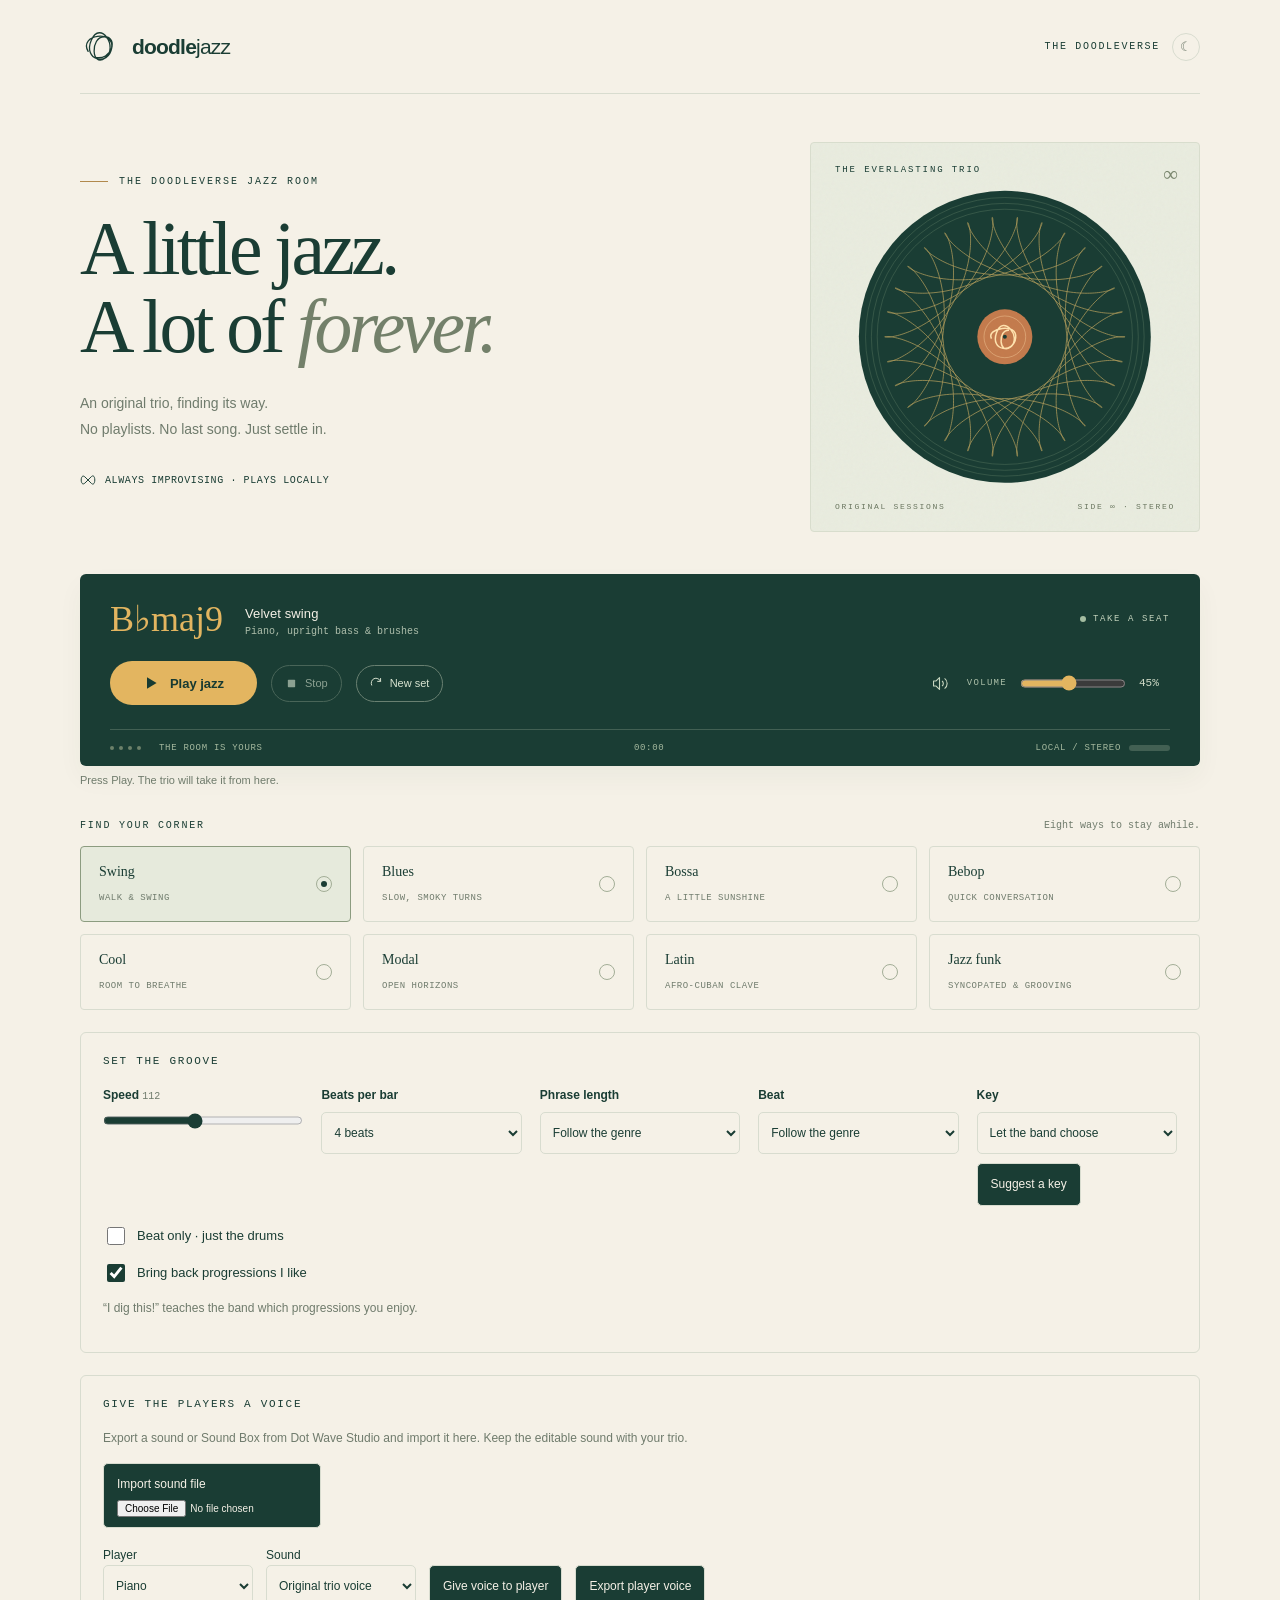
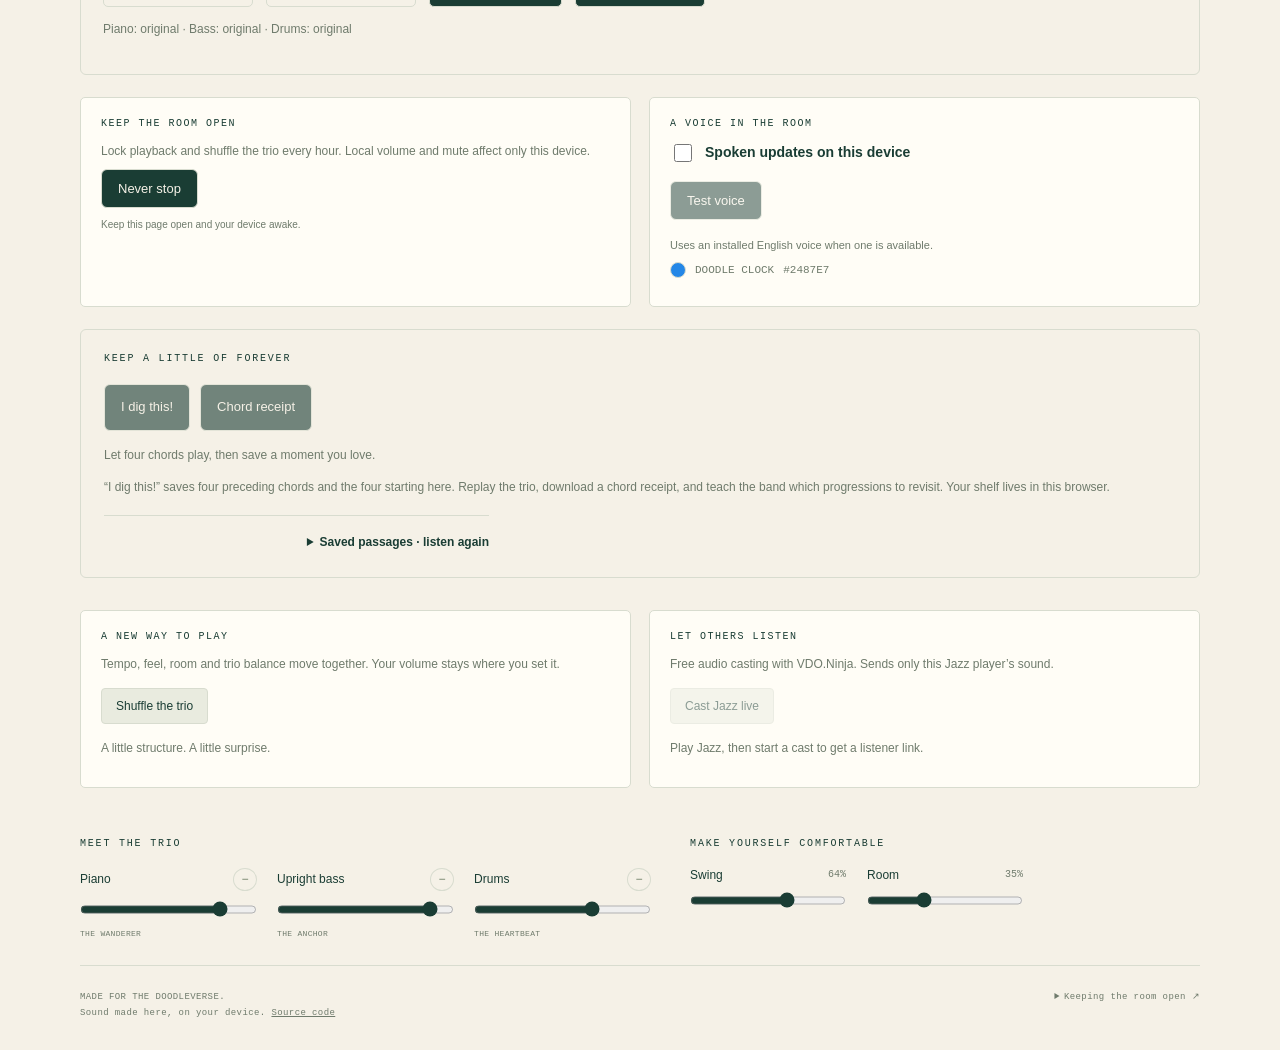
==== index.html @ 1cdd943a "Publish the standalone Doodle Jazz room" ====
<!doctype html>
<html lang="en">
<head>
<meta charset="utf-8">
<meta name="viewport" content="width=device-width, initial-scale=1">
<meta name="color-scheme" content="light dark">
<meta name="description" content="An endless, original jazz trio for the Doodleverse. Original music played locally. Settle in, stay awhile.">
<title>Doodle Jazz · The Doodleverse jazz room</title>
<link rel="canonical" href="https://moswald14.github.io/doodle-jazz/">
<meta name="referrer" content="no-referrer">
<link rel="icon" href="data:image/svg+xml,%3Csvg xmlns='http://www.w3.org/2000/svg' viewBox='0 0 64 64'%3E%3Crect width='64' height='64' rx='16' fill='%231a3d34'/%3E%3Cpath d='M16 41C2 15 52 6 49 30S8 55 19 25 59 31 40 47 20 20 40 19' fill='none' stroke='%23e4b75f' stroke-width='3'/%3E%3C/svg%3E">
<link rel="stylesheet" href="./jazz.css">
<link rel="stylesheet" href="./jazz-radio.css">
</head>
<body>
<header class="masthead">
  <div class="brand"><svg viewBox="0 0 48 48" fill="none" aria-hidden="true"><path d="M10 30C-2 9 43 3 39 26S3 41 14 16 48 25 31 38 12 12 30 12 39 43 18 37" stroke="currentColor" stroke-width="1.6" stroke-linecap="round"/></svg><div class="wordmark">doodle<span>jazz</span></div></div>
  <div class="edition"><span>THE DOODLEVERSE</span><button type="button" class="dark-toggle" id="night" aria-label="Dim the room" aria-pressed="false" title="Dim the room">☾</button></div>
</header>
<main>
  <section class="hero" aria-labelledby="headline">
    <div><p class="eyebrow">THE DOODLEVERSE JAZZ ROOM</p><h1 id="headline">A little jazz.<br>A lot of <em>forever.</em></h1><p class="intro">An original trio, finding its way.<br>No playlists. No last song. Just settle in.</p><p class="hero-note"><svg viewBox="0 0 20 20" fill="none" aria-hidden="true"><path d="M6 6C0 1 0 19 6 14L14 6C20 0 20 20 14 14Z" stroke="currentColor" stroke-width="1.2"/></svg>ALWAYS IMPROVISING · PLAYS LOCALLY</p></div>
    <div class="sleeve" aria-hidden="true"><span class="sleeve-label">THE EVERLASTING TRIO</span><span class="sleeve-number">∞</span><svg class="record" viewBox="0 0 400 400"><circle class="record-disc" cx="200" cy="200" r="175" fill="#1a3d34"/><circle cx="200" cy="200" r="167" fill="none" stroke="#51705a" stroke-width=".5"/><circle cx="200" cy="200" r="160" fill="none" stroke="#51705a" stroke-width=".5"/><circle cx="200" cy="200" r="153" fill="none" stroke="#51705a" stroke-width=".5"/><path id="spirograph" fill="none" stroke="#d9b666" stroke-width=".75" opacity=".8"/><circle cx="200" cy="200" r="33" fill="#c47b4d"/><circle cx="200" cy="200" r="25" fill="none" stroke="#f0c795" stroke-width=".5"/><path d="M184 202C177 190 215 182 213 201S182 218 190 195 221 201 207 212 191 191 205 192" fill="none" stroke="#ffe3af" stroke-width="1.5"/><circle cx="200" cy="200" r="2.4" fill="#1a3d34"/></svg><div class="sleeve-foot"><span>ORIGINAL SESSIONS</span><span>SIDE ∞ · STEREO</span></div></div>
  </section>
  <section class="player" id="player" aria-label="Jazz player">
    <div class="now-row"><div class="now-meta"><span id="chord" class="chord" aria-label="Current chord">B♭maj9</span><div><p class="track-name" id="track-name">Velvet swing</p><div class="track-info" id="track-info">Piano, upright bass &amp; brushes</div></div></div><div class="live"><span class="small-dot"></span><span id="live-label">TAKE A SEAT</span></div></div>
    <div class="transport"><div class="transport-left"><button type="button" class="play" id="play"><svg id="play-icon" viewBox="0 0 20 20" fill="currentColor" aria-hidden="true"><path d="M5 2.7L17 10 5 17.3Z"/></svg><span id="play-text">Play jazz</span></button><button type="button" class="quiet-button" id="stop" aria-label="Stop jazz"><svg viewBox="0 0 16 16" fill="currentColor" aria-hidden="true"><rect x="3.5" y="3.5" width="9" height="9" rx=".8"/></svg>Stop</button><button type="button" class="quiet-button" id="new-set" title="Start a fresh improvisation on the next bar"><svg viewBox="0 0 16 16" fill="none" aria-hidden="true"><path d="M12.9 5A5.4 5.4 0 102 10M13 1.8v3.6H9.4" stroke="currentColor" stroke-width="1.2" stroke-linecap="round" stroke-linejoin="round"/></svg>New set</button></div><div class="volume"><button type="button" class="icon-button" id="mute" aria-label="Mute jazz" aria-pressed="false"><svg viewBox="0 0 20 20" fill="none" aria-hidden="true"><path d="M3 7h3l4-4v14l-4-4H3ZM13 7c2 1.5 2 4.5 0 6m3-9c4 3 4 9 0 12" stroke="currentColor" stroke-width="1.3" stroke-linejoin="round"/></svg></button><label for="volume">VOLUME</label><input id="volume" type="range" min="0" max="100" value="45"><output id="volume-value" for="volume">45%</output></div></div>
    <div class="session"><div class="session-left"><span class="beat-dots" aria-hidden="true"><i></i><i></i><i></i><i></i></span><span id="position">THE ROOM IS YOURS</span></div><time id="elapsed" aria-label="Playback time">00:00</time><div class="signal-wrap"><span>LOCAL / STEREO</span><meter id="signal" min="0" max="1" value="0" aria-label="Audio output level"></meter></div></div>
  </section>
  <p class="notice" id="status" role="status" aria-live="polite">Press Play. The trio will take it from here.</p>
  <section aria-labelledby="style-label"><div class="section-heading"><h2 id="style-label">FIND YOUR CORNER</h2><span>Eight ways to stay awhile.</span></div><div class="styles" role="group" aria-label="Jazz genres">
    <button type="button" class="style" data-style="swing" aria-pressed="true"><span><strong>Swing</strong><small>WALK &amp; SWING</small></span><span class="style-indicator" aria-hidden="true"></span></button>
    <button type="button" class="style" data-style="blues" aria-pressed="false"><span><strong>Blues</strong><small>SLOW, SMOKY TURNS</small></span><span class="style-indicator" aria-hidden="true"></span></button>
    <button type="button" class="style" data-style="bossa" aria-pressed="false"><span><strong>Bossa</strong><small>A LITTLE SUNSHINE</small></span><span class="style-indicator" aria-hidden="true"></span></button>
    <button type="button" class="style" data-style="bebop" aria-pressed="false"><span><strong>Bebop</strong><small>QUICK CONVERSATION</small></span><span class="style-indicator" aria-hidden="true"></span></button>
    <button type="button" class="style" data-style="cool" aria-pressed="false"><span><strong>Cool</strong><small>ROOM TO BREATHE</small></span><span class="style-indicator" aria-hidden="true"></span></button>
    <button type="button" class="style" data-style="modal" aria-pressed="false"><span><strong>Modal</strong><small>OPEN HORIZONS</small></span><span class="style-indicator" aria-hidden="true"></span></button>
    <button type="button" class="style" data-style="latin" aria-pressed="false"><span><strong>Latin</strong><small>AFRO-CUBAN CLAVE</small></span><span class="style-indicator" aria-hidden="true"></span></button>
    <button type="button" class="style" data-style="funk" aria-pressed="false"><span><strong>Jazz funk</strong><small>SYNCOPATED &amp; GROOVING</small></span><span class="style-indicator" aria-hidden="true"></span></button>
  </div></section>
  <section id="radio-tools" class="jazz-tools" aria-label="Continuous playback and voice" hidden>
    <div class="jazz-tool"><h2>KEEP THE ROOM OPEN</h2><p>Lock playback and shuffle the trio every hour. Local volume and mute affect only this device.</p><button type="button" id="never-stop" aria-pressed="false">Never stop</button><p id="never-stop-status" role="status"></p><p class="radio-small">Keep this page open and your device awake.</p></div>
    <div class="jazz-tool"><h2>A VOICE IN THE ROOM</h2><label class="voice-switch"><input type="checkbox" id="voice-updates"> Spoken updates on this device</label><p id="voice-status" role="status"></p><p class="clock-color-row"><span id="clock-swatch" aria-hidden="true"></span>DOODLE CLOCK <span id="clock-color"></span></p></div>
  </section>
  <section id="chord-library" class="chord-library" aria-labelledby="chord-library-title" hidden>
    <div class="section-heading"><h2 id="chord-library-title">KEEP A LITTLE OF FOREVER</h2></div>
    <p id="chord-trail" class="chord-trail"></p><div class="jazz-tool-actions"><button type="button" id="dig-this" disabled>I dig this!</button><button type="button" id="chord-receipt" disabled>Chord receipt</button></div><p id="dig-status" role="status" aria-live="polite">Let four chords play, then save a moment you love.</p><p>“I dig this!” saves four preceding chords and the four starting here. Replay the trio, download a chord receipt, and teach the band which progressions to revisit. Your shelf lives in this browser.</p>
    <details><summary>Saved passages · listen again</summary><p id="library-status" role="status"></p><div id="saved-chords"></div></details>
  </section>
  <section class="jazz-tools" aria-label="Shuffle and live casting">
    <div class="jazz-tool"><h2>A NEW WAY TO PLAY</h2><p>Tempo, feel, room and trio balance move together. Your volume stays where you set it.</p><div class="jazz-tool-actions"><button type="button" id="shuffle-settings">Shuffle the trio</button><button type="button" id="undo-shuffle" hidden>Undo shuffle</button></div><p id="shuffle-info" role="status" aria-live="polite">A little structure. A little surprise.</p></div>
    <div class="jazz-tool"><h2>LET OTHERS LISTEN</h2><p>Free audio casting with VDO.Ninja. Sends only this Jazz player’s sound.</p><div class="jazz-tool-actions"><button type="button" id="cast-jazz" disabled>Cast Jazz live</button><button type="button" id="stop-cast" hidden>Stop casting</button></div><p id="cast-status" role="status" aria-live="polite">Play Jazz, then start a cast to get a listener link.</p><p id="cast-meter" class="cast-meter"></p>
    <div id="cast-link-row" hidden><label for="cast-link">Listener link</label><input type="url" id="cast-link" readonly spellcheck="false"><div class="jazz-tool-actions"><button type="button" id="cast-copy">Copy listener link</button><a id="cast-listen" href="#" target="_blank" rel="noopener noreferrer">Open listener page ↗</a></div><p>Anyone with this link can listen. Keep Jazz open and this device awake. Pause silences the cast and Stop ends it.</p></div></div>
  </section>
  <section class="settings" aria-label="Sound settings"><div><h2>MEET THE TRIO</h2><div class="mix"><div><div class="mix-head"><label for="piano">Piano</label><button type="button" data-mute="piano" aria-label="Mute piano" aria-pressed="false" title="Mute piano">−</button></div><input type="range" id="piano" min="0" max="100" value="82"><span class="mix-caption">THE WANDERER</span></div><div><div class="mix-head"><label for="bass">Upright bass</label><button type="button" data-mute="bass" aria-label="Mute bass" aria-pressed="false" title="Mute bass">−</button></div><input type="range" id="bass" min="0" max="100" value="90"><span class="mix-caption">THE ANCHOR</span></div><div><div class="mix-head"><label for="drums">Drums</label><button type="button" data-mute="drums" aria-label="Mute drums" aria-pressed="false" title="Mute drums">−</button></div><input type="range" id="drums" min="0" max="100" value="68"><span class="mix-caption">THE HEARTBEAT</span></div></div></div><div><h2>MAKE YOURSELF COMFORTABLE</h2><div class="feel-grid"><div class="feel"><label for="tempo">Tempo <output id="tempo-value" for="tempo">112</output></label><input id="tempo" type="range" min="55" max="180" value="112" aria-label="Tempo in beats per minute"></div><div class="feel"><label for="swing">Swing <output id="swing-value" for="swing">64%</output></label><input id="swing" type="range" min="50" max="72" value="64"></div><div class="feel"><label for="room">Room <output id="room-value" for="room">35%</output></label><input id="room" type="range" min="0" max="100" value="35"></div></div></div></section>
</main>
<footer><p>MADE FOR THE DOODLEVERSE.<br>Sound made here, on your device. <a href="https://github.com/moswald14/doodle-jazz">Source code</a></p><details><summary>Keeping the room open ↗</summary><p>Press Play once, then switch windows or minimize the browser. Keep this page open and your computer awake. Closing it or putting the computer to sleep stops the music. If the browser interrupts playback, press Resume jazz.</p><p>The trio writes and plays new phrases as it goes. Piano, plucked bass and percussion are synthesized locally. The instruments run in your browser without a music stream. Your sound settings stay in this browser.</p><p>Keyboard: Space to play or pause. M to mute. N for a new set. Use Chrome or Edge on a computer for background listening.</p></details></footer>
<script type="module" src="./jazz-player.mjs"></script>
</body>
</html>
---- jazz.css ----
:root{--paper:#f5f1e7;--ink:#1a3d34;--muted:#6f7b6c;--line:#d8dccf;--gold:#e3b560;--soft:#e9ebdf;--white:#fffdf6;--mono:Consolas,'Courier New',monospace;font-family:'Segoe UI',Arial,sans-serif;color:var(--ink);background:var(--paper);font-synthesis:none}
*{box-sizing:border-box}body{margin:0}button,input{font:inherit}button{cursor:pointer;color:inherit}button:disabled{cursor:wait;opacity:.6}button,input{touch-action:manipulation}button:focus-visible,input:focus-visible,summary:focus-visible,a:focus-visible{outline:3px solid #b16b2e;outline-offset:5px}button{ -webkit-tap-highlight-color:transparent}a{color:inherit}main,.masthead,footer{width:min(1120px,calc(100% - 88px));margin:auto}.masthead{height:94px;border-bottom:1px solid var(--line);display:flex;justify-content:space-between;align-items:center}.brand{display:flex;align-items:center;gap:13px}.brand svg{width:39px;height:39px}.wordmark{font-size:21px;font-weight:650;letter-spacing:-.8px}.wordmark span{font-weight:350}.edition{font:10px var(--mono);letter-spacing:1.7px;display:flex;align-items:center;gap:12px}.small-dot{height:6px;width:6px;background:var(--ink);border-radius:50%;display:inline-block}.hero{display:grid;grid-template-columns:1.2fr 1fr;gap:28px;align-items:center;padding:48px 0 42px}.eyebrow,.section-label{font:10px var(--mono);letter-spacing:2px;font-weight:500}.eyebrow{display:flex;align-items:center;gap:11px;margin:0 0 23px}.eyebrow::before{content:'';height:1px;width:28px;background:#b1894d}h1{font-family:Georgia,'Times New Roman',serif;font-size:clamp(48px,5.9vw,77px);font-weight:400;letter-spacing:-3.6px;line-height:1.04;margin:0 0 24px}h1 em{font-weight:400;color:#73806a}.intro{font-size:14px;line-height:1.85;color:var(--muted);max-width:350px;margin:0}.hero-note{display:flex;align-items:center;gap:9px;font:10px var(--mono);letter-spacing:.6px;margin-top:30px}.hero-note svg{width:16px;height:16px}.sleeve{position:relative;width:min(100%,390px);aspect-ratio:1;justify-self:end;background:#e9ecdf;border:1px solid #d8ddcd;border-radius:4px;overflow:hidden;display:grid;place-items:center}.sleeve-label{position:absolute;top:22px;left:24px;font:9px var(--mono);letter-spacing:1.9px;z-index:1}.sleeve-number{position:absolute;right:21px;top:19px;font:21px Georgia,serif;color:#7a876e}.record{width:86%;height:86%;transform-origin:center;animation:turn 85s linear infinite;animation-play-state:paused}.playing .record{animation-play-state:running}.record circle,.record path{vector-effect:non-scaling-stroke}.sleeve-foot{position:absolute;bottom:20px;left:24px;right:24px;display:flex;justify-content:space-between;font:8px var(--mono);letter-spacing:1.7px;color:#6a765f}.sleeve::after{content:'';position:absolute;inset:0;background-image:url("data:image/svg+xml,%3Csvg viewBox='0 0 180 180' xmlns='http://www.w3.org/2000/svg'%3E%3Cfilter id='n'%3E%3CfeTurbulence type='fractalNoise' baseFrequency='.7' numOctaves='3' stitchTiles='stitch'/%3E%3C/filter%3E%3Crect width='100%25' height='100%25' opacity='.2' filter='url(%23n)'/%3E%3C/svg%3E");opacity:.15;pointer-events:none;mix-blend-mode:multiply}
.player{color:var(--paper);background:var(--ink);border-radius:6px;padding:27px 30px 0;box-shadow:0 12px 26px #1a3d340b}.now-row{display:flex;align-items:center;justify-content:space-between;gap:20px}.now-meta{display:flex;align-items:center;gap:17px}.chord{font-family:Georgia,serif;font-size:36px;line-height:1;min-width:118px;color:var(--gold);font-variant-numeric:tabular-nums}.track-name{font-size:13px;letter-spacing:.1px;margin:5px 0}.track-info{font:10px var(--mono);color:#afbfac}.live{font:9px var(--mono);letter-spacing:1.6px;display:flex;align-items:center;gap:7px;color:#c4d3bd;white-space:nowrap}.live .small-dot{background:#a4bda1}.playing .live .small-dot{background:var(--gold);box-shadow:0 0 0 4px #e3b56018}.transport{padding:24px 0;display:flex;align-items:center;justify-content:space-between;gap:18px}.transport-left{display:flex;align-items:center;gap:14px}.play{display:flex;gap:11px;align-items:center;justify-content:center;min-width:147px;padding:14px 23px;border:0;background:var(--gold);border-radius:28px;color:#173a31;font-size:13px;font-weight:650}.play:hover{background:#efc779}.play svg{width:16px;height:16px}.quiet-button{border:1px solid #698071;background:transparent;color:#d9e4d1;padding:11px 13px;border-radius:24px;font-size:11px;display:flex;align-items:center;gap:7px}.quiet-button:hover{border-color:var(--gold);color:var(--gold)}.quiet-button svg{width:13px;height:13px}.volume{display:flex;align-items:center;gap:13px}.volume label{font:9px var(--mono);color:#acbfa9;letter-spacing:1.3px}.volume input{width:106px;accent-color:var(--gold)}.volume output{font:11px var(--mono);color:#d2ddc9;min-width:31px}.icon-button{border:0;background:transparent;color:#c6d5bf;display:grid;place-items:center;padding:6px;border-radius:50%}.icon-button svg{width:17px;height:17px}.icon-button[aria-pressed=true]{color:var(--gold)}input[type=range]{cursor:pointer;accent-color:var(--ink);height:17px;margin:0;min-width:0}.player input[type=range]{accent-color:var(--gold)}.session{display:flex;justify-content:space-between;align-items:center;gap:10px;border-top:1px solid #426053;padding:13px 0;font:9px var(--mono);letter-spacing:.7px;color:#a5b99f}.session-left{display:flex;align-items:center;gap:18px}.beat-dots{display:flex;gap:5px}.beat-dots i{height:4px;width:4px;display:block;border-radius:50%;background:#6c816a}.beat-dots i.active{background:var(--gold);box-shadow:0 0 5px #e3b56070}.signal-wrap{display:flex;align-items:center;gap:8px}meter{width:41px;height:6px;border:0;appearance:none;background:#426053;border-radius:3px;overflow:hidden}meter::-webkit-meter-bar{background:#426053;border:0;height:6px}meter::-webkit-meter-optimum-value{background:var(--gold)}meter::-moz-meter-bar{background:var(--gold)}.notice{font-size:11px;min-height:28px;margin:0;padding:8px 0 0;color:var(--muted)}
.section-heading{display:flex;justify-content:space-between;align-items:center;margin:26px 0 15px}.section-heading h2{font:10px var(--mono);font-weight:400;letter-spacing:1.8px;margin:0}.section-heading span{font:10px var(--mono);color:var(--muted)}.styles{display:grid;grid-template-columns:repeat(3,1fr);gap:12px}.style{border:1px solid var(--line);background:transparent;border-radius:4px;display:flex;align-items:center;justify-content:space-between;padding:17px 18px;text-align:left;gap:10px;transition:background .16s,border-color .16s}.style[aria-pressed=true]{background:#e6eadc;border-color:#8c9c80}.style:hover{background:#eceee2}.style strong{display:block;font:18px Georgia,serif;font-weight:400;margin-bottom:6px}.style small{font:9px var(--mono);color:var(--muted);letter-spacing:.5px}.style-icon{height:26px;width:26px;opacity:.7;flex-shrink:0}.style-indicator{height:16px;width:16px;border:1px solid #a3ae97;border-radius:50%;display:grid;place-items:center}.style[aria-pressed=true] .style-indicator::after{content:'';height:6px;width:6px;border-radius:50%;background:var(--ink)}.settings{display:grid;grid-template-columns:1.12fr 1fr;gap:39px;padding:30px 0 27px;border-bottom:1px solid var(--line);margin-top:7px}.settings h2{font:10px var(--mono);font-weight:400;letter-spacing:1.8px;margin:0 0 19px}.mix{display:grid;grid-template-columns:repeat(3,1fr);gap:20px}.mix-head{display:flex;align-items:center;justify-content:space-between;margin-bottom:10px;font-size:12px}.mix-head button{background:transparent;border:1px solid var(--line);height:23px;width:24px;border-radius:50%;font-size:12px;padding:0;color:#708066}.mix-head button[aria-pressed=true]{background:var(--ink);color:var(--paper);border-color:var(--ink)}.mix input{width:100%}.mix-caption{font:8px var(--mono);letter-spacing:.3px;color:var(--muted);margin-top:7px;display:block}.feel-grid{display:grid;grid-template-columns:repeat(3,1fr);gap:21px}.feel label{font-size:12px;display:flex;align-items:center;justify-content:space-between;gap:5px;margin-bottom:10px}.feel output{font:10px var(--mono);color:var(--muted)}.feel input{width:100%}footer{display:flex;justify-content:space-between;align-items:flex-start;gap:24px;padding:23px 0 29px;color:var(--muted);font:9px var(--mono);letter-spacing:.4px}footer p{margin:0;line-height:1.8}details{max-width:385px;text-align:right}summary{cursor:pointer;line-height:1.8}details p{margin-top:11px;line-height:1.8;text-align:left;letter-spacing:0;font:11px/1.8 'Segoe UI',Arial,sans-serif}.sr-only{position:absolute;width:1px;height:1px;padding:0;margin:-1px;overflow:hidden;clip:rect(0,0,0,0);white-space:nowrap;border:0}.error{color:#a24225}.dark-toggle{background:transparent;border:1px solid var(--line);border-radius:50%;width:28px;height:28px;display:grid;place-items:center;font-size:13px;color:var(--muted)}.night{--paper:#151f1b;--ink:#d4dfcb;--muted:#92a38a;--line:#3a493c;--soft:#263228;--white:#202b23}.night .player{background:#203b30;color:#e9eddd}.night .play{color:#173a31}.night .sleeve{background:#283c2e;border-color:#40543d}.night .style[aria-pressed=true]{background:#2c3c2c;border-color:#63795c}.night .style:hover{background:#283728}.night .mix-head button[aria-pressed=true]{color:#152719}.night .record .record-disc{fill:#15382d}.night .sleeve-label{color:#b1bfa0}.night .sleeve-number,.night .sleeve-foot{color:#92a087}.night .chord{color:var(--gold)}
@keyframes turn{to{transform:rotate(360deg)}}@media(prefers-reduced-motion:reduce){*,*::before,*::after{animation:none!important;transition:none!important}}
@media(min-width:1500px){.hero{padding-top:55px;padding-bottom:49px}}
@media(max-width:800px){main,.masthead,footer{width:calc(100% - 48px)}.hero{gap:15px;padding:35px 0}.sleeve{width:100%}h1{font-size:54px;letter-spacing:-2.7px}.edition{font-size:8px;letter-spacing:.8px}.settings{gap:23px;grid-template-columns:1fr}.styles{gap:8px}.style{padding:15px 12px}.style strong{font-size:16px}.style small{font-size:8px}.transport-left{gap:8px}.player{padding:23px 23px 0}.volume{gap:7px}.volume input{width:75px}.volume label{display:none}.quiet-button{padding:11px 12px}.mix{gap:28px}.session{font-size:8px}.intro{font-size:12px}.hero-note{font-size:8px}.sleeve-label{top:17px;left:17px;font-size:7px}.sleeve-foot{bottom:14px;left:17px;right:17px;font-size:6px}.sleeve-number{font-size:16px}.now-meta{gap:9px}.chord{font-size:31px;min-width:105px}.track-name{font-size:12px}.track-info{font-size:9px}}
@media(max-width:560px){main,.masthead,footer{width:calc(100% - 36px)}.masthead{height:74px}.wordmark{font-size:18px}.brand svg{width:31px;height:31px}.brand{gap:8px}.edition>span,.edition>.small-dot{display:none}.hero{grid-template-columns:1fr;gap:22px;padding:28px 0}.eyebrow{font-size:8px;letter-spacing:1.6px;margin-bottom:17px}h1{font-size:58px;letter-spacing:-3px;margin-bottom:18px}.intro{font-size:13px;max-width:325px}.hero-note{margin-top:19px;font-size:8px}.sleeve{display:none}.player{padding:23px 19px 0}.now-row{align-items:flex-start;gap:5px}.now-meta{gap:10px}.chord{font-size:29px;min-width:95px}.track-name{font-size:11px}.track-info{font-size:8px;line-height:1.7}.live{font-size:7px;letter-spacing:.7px;gap:5px;padding-top:3px}.live .small-dot{width:4px;height:4px}.transport{flex-wrap:wrap;padding:21px 0 17px;gap:21px}.transport-left{width:100%;gap:10px}.play{min-width:140px;flex:1;font-size:12px}.quiet-button{font-size:10px;padding:11px 12px}.volume{width:100%;gap:12px}.volume label{display:block;font-size:8px}.volume input{flex:1;width:100px}.volume output{font-size:10px}.session{padding:13px 0;gap:7px;letter-spacing:.2px;font-size:7px}.session-left{gap:10px}.signal-wrap>span{display:none}meter{width:27px}.section-heading{margin-top:19px}.section-heading h2{font-size:9px;letter-spacing:1.2px}.section-heading span{font-size:8px}.styles{gap:6px}.style{padding:13px 9px;position:relative;min-height:83px;align-items:flex-start}.style strong{font-size:15px;line-height:1.15;margin:0 0 8px;max-width:75px}.style small{font-size:7px;line-height:1.5;display:block}.style-indicator{height:10px;width:10px;position:absolute;right:7px;top:9px}.style[aria-pressed=true] .style-indicator::after{width:4px;height:4px}.settings{padding:27px 0;gap:28px}.mix{gap:18px}.feel-grid{gap:18px}.settings h2{font-size:9px;letter-spacing:1.3px;margin-bottom:17px}.mix-head,.feel label{font-size:11px}footer{flex-direction:column;gap:12px;font-size:8px;padding-top:20px}details{text-align:left;max-width:none}.notice{font-size:10px;padding-top:9px;min-height:29px}}

.keeper-return{font:10px var(--mono);letter-spacing:.3px;text-decoration:none;border-bottom:1px solid var(--line);padding:5px 0;white-space:nowrap}.keeper-return:hover{color:var(--ink);border-color:var(--ink)}
.jazz-tools{display:grid;grid-template-columns:1fr 1fr;gap:18px;margin:20px 0}.jazz-tool{border:1px solid var(--line);border-radius:5px;padding:20px;background:var(--white);font:12px/1.7 'Segoe UI',Arial,sans-serif;min-width:0}.jazz-tool h2{font:10px var(--mono);letter-spacing:1.5px;margin:0 0 12px}.jazz-tool p{margin:8px 0;color:var(--muted)}.jazz-tool-actions{display:flex;align-items:center;flex-wrap:wrap;gap:10px;margin:14px 0}.jazz-tool button,.jazz-tool-actions a{border:1px solid var(--line);border-radius:4px;padding:10px 14px;background:var(--soft);color:var(--ink);font:12px 'Segoe UI',Arial,sans-serif;text-decoration:none;cursor:pointer}.jazz-tool button:disabled{opacity:.5;cursor:default}.jazz-tool [hidden]{display:none!important}.jazz-tool input[type=url]{display:block;width:100%;box-sizing:border-box;padding:10px;margin-top:6px;border:1px solid var(--line);border-radius:4px;background:var(--paper);color:var(--ink);font:11px var(--mono)}.jazz-tool .cast-meter{font:10px var(--mono)}.jazz-tool .error{color:#a24225}.night .jazz-tool .error{color:#f2a583}@media(max-width:700px){.jazz-tools{grid-template-columns:1fr;gap:12px}.jazz-tool{padding:17px}}
.naming{margin:22px 0;padding:22px;border:1px solid var(--line);border-radius:5px;background:var(--white);font:12px/1.6 'Segoe UI',Arial,sans-serif}.naming [hidden]{display:none!important}.naming-heading{display:flex;align-items:center;justify-content:space-between;gap:20px}.naming h2{font:10px var(--mono);letter-spacing:1.5px;margin:0 0 10px}.naming p{margin:8px 0;color:var(--muted)}.naming button{border:1px solid var(--line);border-radius:4px;background:var(--soft);color:var(--ink);padding:10px 14px;font:12px 'Segoe UI',Arial,sans-serif;cursor:pointer}.naming .name-song{background:var(--ink);color:var(--paper);white-space:nowrap;font-size:14px}.name-song small{display:block;font:9px var(--mono);letter-spacing:.7px;margin-top:5px}.naming button:disabled{opacity:.5;cursor:default}.naming-tools,.naming-actions{display:flex;align-items:center;flex-wrap:wrap;gap:10px;margin:14px 0}.naming select,.naming input[type=text]{max-width:100%;padding:9px;border:1px solid var(--line);border-radius:4px;color:var(--ink);background:var(--paper)}.naming input[type=text]{width:100%;margin:8px 0}.receipt-import{margin-left:auto;cursor:pointer}.receipt-import input{display:block;max-width:190px;font-size:10px}.naming-details{border-top:1px solid var(--line);padding-top:15px}.naming-details>div{display:grid;grid-template-columns:115px minmax(0,1fr);gap:10px;margin:6px 0}.naming-details dt{color:var(--muted)}.naming-details dd{margin:0;overflow-wrap:anywhere;font:11px/1.7 var(--mono)}.naming-hash{overflow-wrap:anywhere;font:10px/1.6 var(--mono)}.naming .naming-privacy{font-size:10px}.naming-result{padding:18px 0 0;margin-top:18px;border-top:1px solid var(--line)}.naming-result h3{font:30px/1.2 Georgia,serif;margin:12px 0;overflow-wrap:anywhere}.naming .error{color:#a24225}.night .naming .error{color:#f2a583}@media(max-width:560px){.naming{padding:17px}.naming-heading{align-items:stretch;flex-direction:column;gap:8px}.naming .name-song{width:100%}.naming-details>div{grid-template-columns:1fr;gap:2px;margin:12px 0}.receipt-import{margin-left:0}.naming-actions button{width:100%}.naming-result h3{font-size:25px}}
---- jazz-radio.css ----
/* SPDX-License-Identifier: GPL-3.0-only */
.band-controls,.band-voices{border:1px solid var(--line);border-radius:6px;padding:22px;margin:22px 0;font-size:12px;line-height:1.7}
.band-controls h2,.band-voices h2{font:11px var(--mono);letter-spacing:1.7px;margin:0 0 18px}.band-control-grid{display:grid;grid-template-columns:repeat(5,minmax(0,1fr));gap:18px;margin:18px 0}.band-control-grid label{display:block;font-weight:600;margin-bottom:7px}.band-control-grid select,.band-voice-choices select{display:block;width:100%;min-height:42px;padding:8px;background:var(--paper);color:var(--ink);border:1px solid var(--line);border-radius:5px;font:inherit}.band-controls button,.band-voices button,.voice-file{border:1px solid var(--line);background:var(--ink);color:var(--paper);border-radius:5px;padding:10px 13px;font:12px inherit;cursor:pointer}.band-control-grid button{margin-top:9px}.band-toggle{display:flex;align-items:center;gap:9px;margin:13px 0;font-size:13px}.band-toggle input{width:18px;height:18px;accent-color:var(--ink)}.band-controls p,.band-voices p{color:var(--muted)}.band-voice-choices{display:flex;align-items:end;flex-wrap:wrap;gap:13px;margin-top:17px}.band-voice-choices label{min-width:150px}.band-voices .jazz-tool-actions{align-items:center;flex-wrap:wrap}.voice-file input{display:block;max-width:220px;margin-top:6px;font-size:10px}.band-voices a{color:var(--ink)}#voice-test{margin:8px 0}#voice-check-status{font-size:11px}
@media(max-width:760px){.band-control-grid{grid-template-columns:repeat(2,minmax(0,1fr))}.band-voice-choices{align-items:stretch;flex-direction:column}.band-controls,.band-voices{padding:17px}}
.styles{grid-template-columns:repeat(4,minmax(0,1fr))}
.style{min-width:0}.style strong{font-size:14px}
[hidden]{display:none!important}
#radio-tools .jazz-tool>button,.chord-library button{border:1px solid var(--line);border-radius:6px;background:var(--ink);color:var(--paper);padding:11px 16px;font-size:13px}
#never-stop[aria-pressed=true]{background:var(--gold);color:var(--ink);border-color:var(--gold)}
.voice-switch{display:flex;align-items:center;gap:10px;font-size:14px;font-weight:600}.voice-switch input{width:18px;height:18px;accent-color:var(--ink)}
.jazz-tool details{font-size:11px;line-height:1.7}.jazz-tool summary{cursor:pointer}.jazz-tool .radio-small{font-size:10px}
.clock-color-row{display:flex;align-items:center;gap:9px;font:11px var(--mono)}#clock-swatch{display:inline-block;width:16px;height:16px;border-radius:50%;border:1px solid var(--line)}
.chord-library{border:1px solid var(--line);border-radius:6px;padding:23px;margin:22px 0 32px;font-size:12px;line-height:1.7}.chord-library>p{color:var(--muted)}
.chord-library .chord-trail{font:20px/1.7 Georgia,serif;color:var(--ink);overflow-wrap:anywhere}.chord-library .section-heading{margin:0}
.chord-library summary{cursor:pointer;font-weight:600}.chord-library details{margin-top:18px;border-top:1px solid var(--line);padding-top:16px}
#saved-chords article{padding:18px 0;border-top:1px solid var(--line)}#saved-chords h3{font:17px Georgia,serif;margin:0}#saved-chords p{margin:8px 0;color:var(--muted)}
#saved-chords audio{display:block;width:min(100%,520px);margin:12px 0}#saved-chords button{font-size:11px;padding:8px 12px;margin-right:14px}#saved-chords .saved-chord-names{font:16px Georgia,serif;color:var(--ink)}
.radio-mode .transport-left{flex-wrap:wrap}.radio-mode .play{min-width:178px}.radio-mode .volume label{letter-spacing:.3px;white-space:nowrap}
.radio-mode .naming{margin-top:28px}.radio-mode button:disabled{cursor:default}.radio-mode .live{font-size:8px;letter-spacing:.7px}
@media(max-width:760px){.styles{grid-template-columns:repeat(2,minmax(0,1fr))}.radio-mode .transport{align-items:flex-start;flex-direction:column}.radio-mode .now-row{align-items:flex-start;flex-direction:column;gap:12px}.radio-mode .volume{align-self:stretch}.radio-mode .volume input{flex:1}.radio-mode .transport-left{gap:8px}.radio-mode .quiet-button{padding:11px}}
@media(max-width:400px){.chord-library{padding:17px}.radio-mode .play{min-width:160px;padding:13px 16px}.radio-mode .transport-left{gap:7px}}
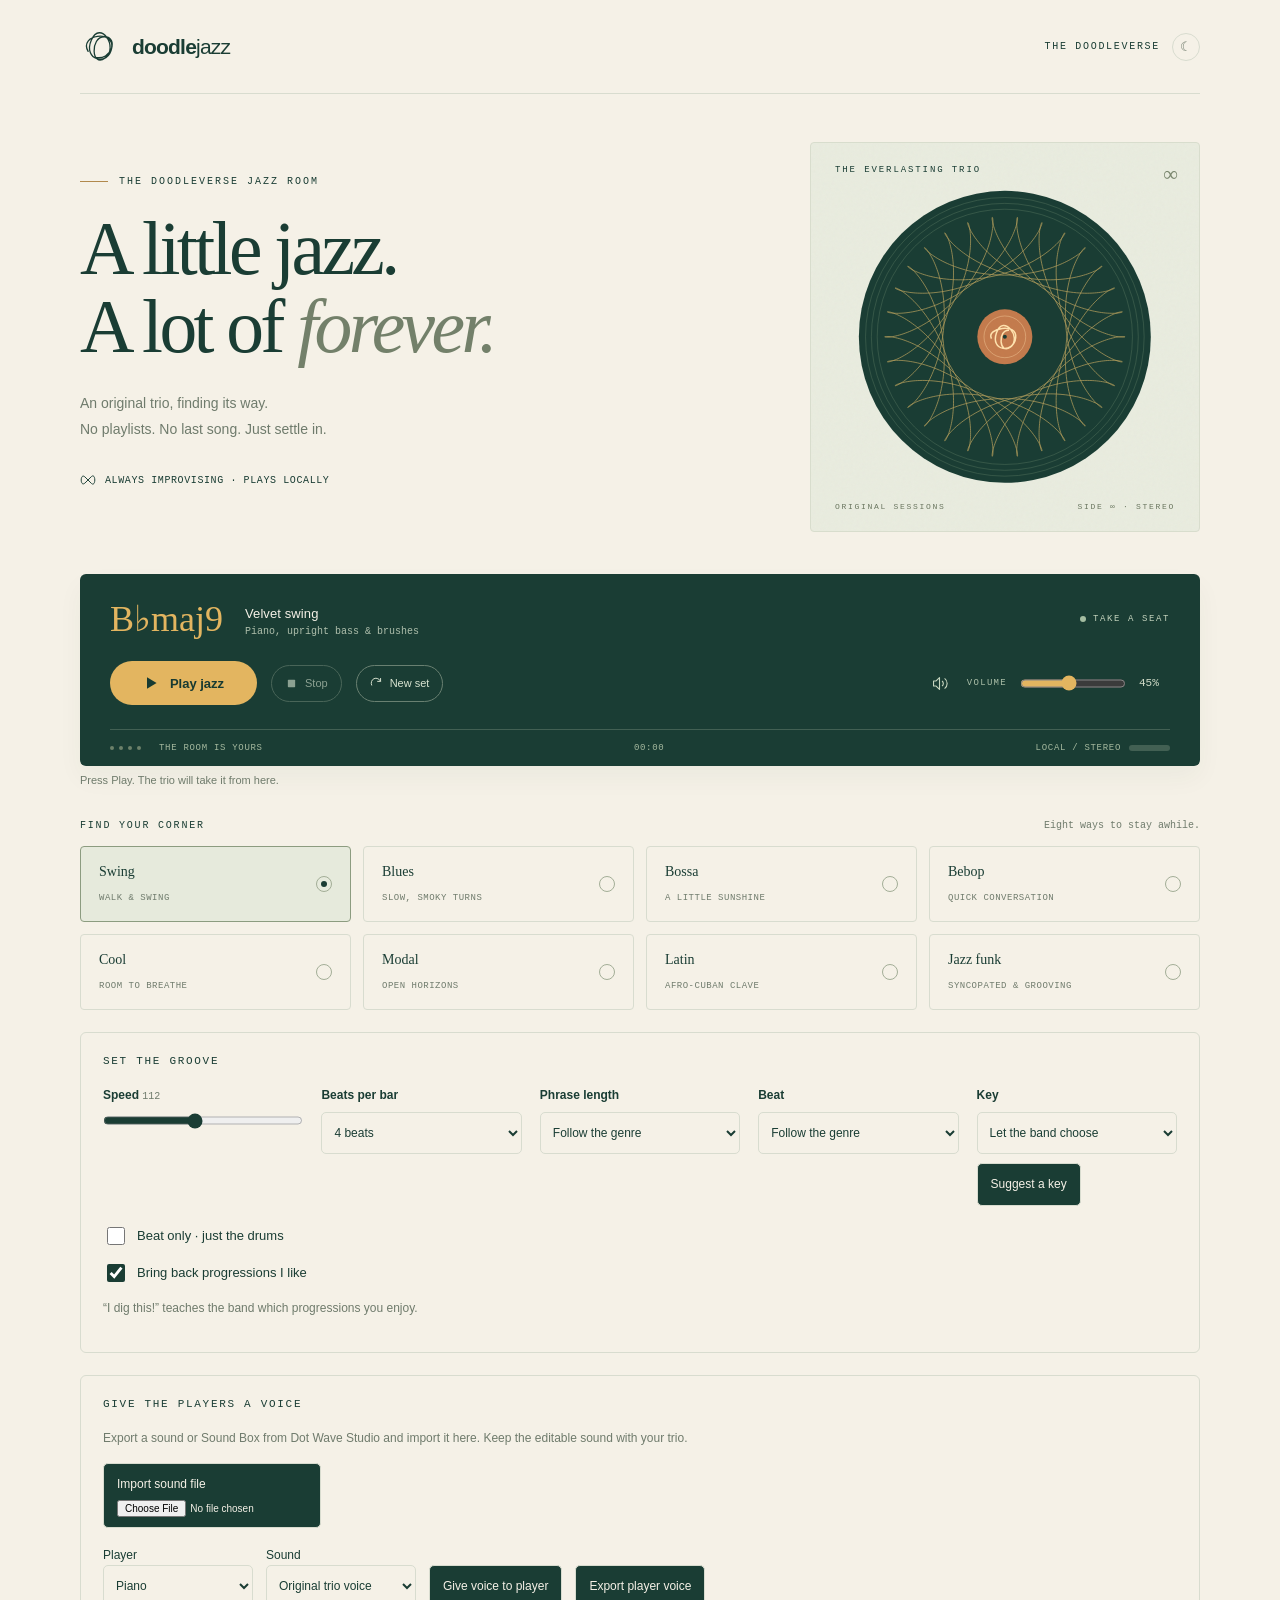
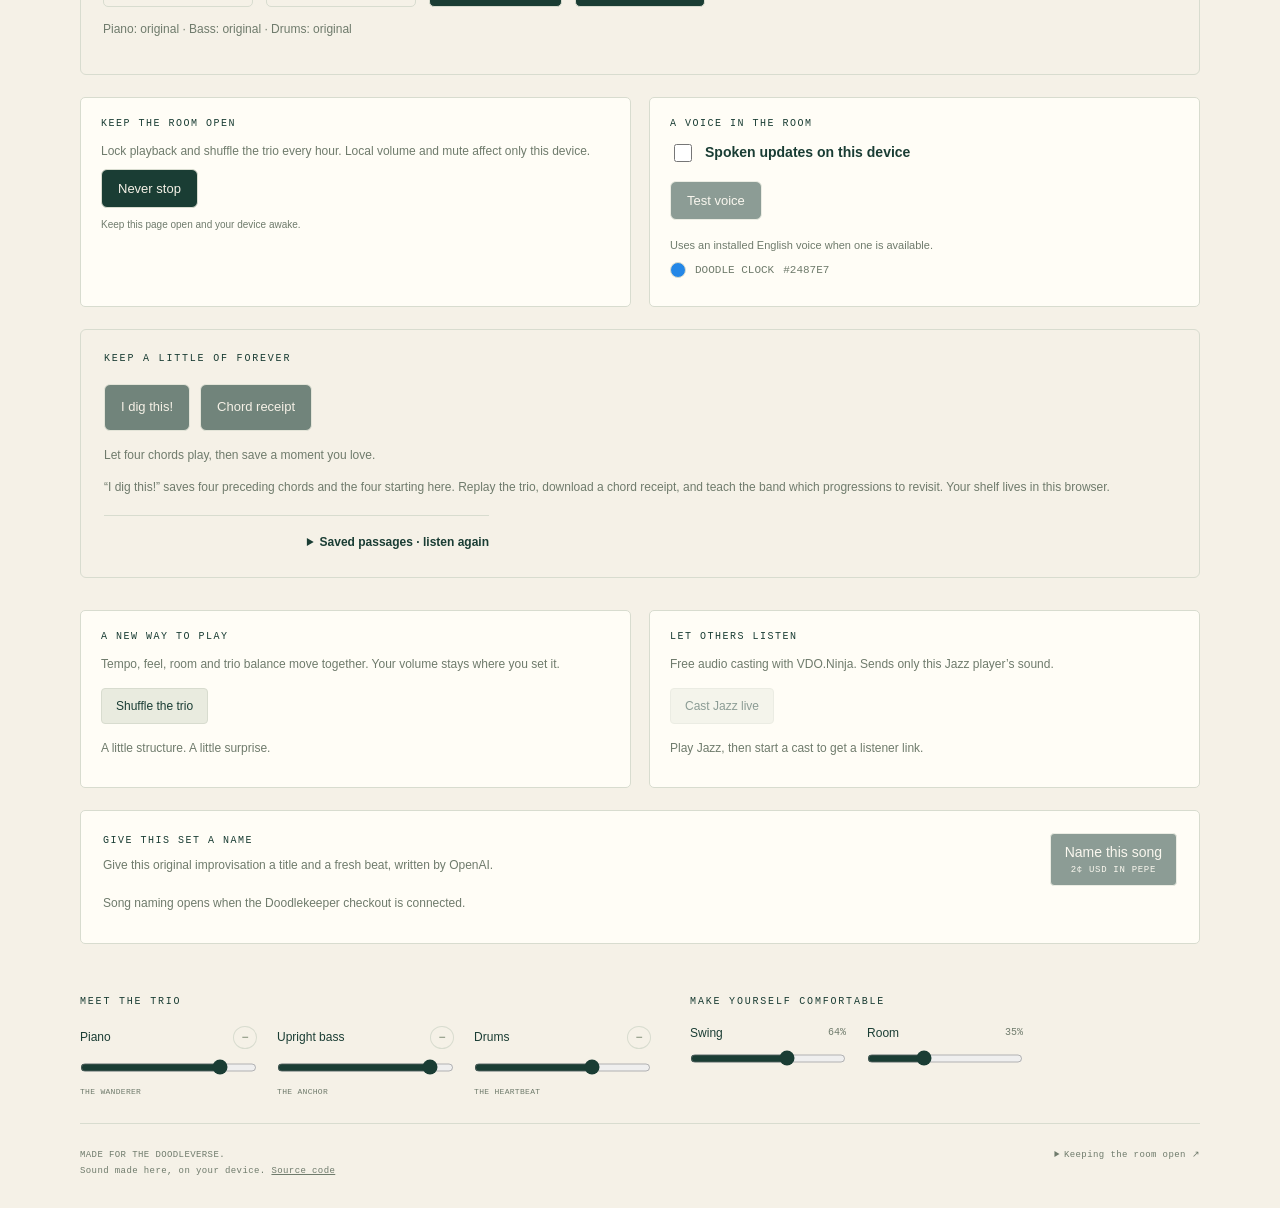
==== commit c7863f05: "Remember saved Jazz phrases and connect Doodlechain checkout" ====
--- a/index.html
+++ b/index.html
@@ -52,9 +52,23 @@
     <div class="jazz-tool"><h2>LET OTHERS LISTEN</h2><p>Free audio casting with VDO.Ninja. Sends only this Jazz player’s sound.</p><div class="jazz-tool-actions"><button type="button" id="cast-jazz" disabled>Cast Jazz live</button><button type="button" id="stop-cast" hidden>Stop casting</button></div><p id="cast-status" role="status" aria-live="polite">Play Jazz, then start a cast to get a listener link.</p><p id="cast-meter" class="cast-meter"></p>
     <div id="cast-link-row" hidden><label for="cast-link">Listener link</label><input type="url" id="cast-link" readonly spellcheck="false"><div class="jazz-tool-actions"><button type="button" id="cast-copy">Copy listener link</button><a id="cast-listen" href="#" target="_blank" rel="noopener noreferrer">Open listener page ↗</a></div><p>Anyone with this link can listen. Keep Jazz open and this device awake. Pause silences the cast and Stop ends it.</p></div></div>
   </section>
+  <section class="naming" aria-labelledby="naming-heading">
+    <div class="naming-heading"><div><h2 id="naming-heading">GIVE THIS SET A NAME</h2><p>Give this original improvisation a title and a fresh beat, written by OpenAI.</p></div><button type="button" class="name-song" id="name-song" disabled>Name this song <small>2¢ USD IN PEPE</small></button></div>
+    <p id="naming-status" role="status" aria-live="polite">Checking song naming…</p>
+    <div class="naming-tools" id="naming-tools" hidden><label for="naming-wallet">Your Ethereum wallet</label><select id="naming-wallet"><option value="">Choose a wallet</option></select><label class="receipt-import">Restore receipt <input type="file" id="naming-import" accept="application/json,.json"></label></div>
+    <div id="naming-review" hidden>
+      <dl class="naming-details"><div><dt>Payment</dt><dd id="naming-amount"></dd></div><div><dt>To the creator</dt><dd id="naming-recipient"></dd></div><div><dt>From your wallet</dt><dd id="naming-payer"></dd></div><div><dt>Network</dt><dd>Ethereum · original PEPE</dd></div></dl>
+      <p>About $0.02 worth of PEPE goes directly to the creator. Ethereum also charges a separate fee in ETH; that fee may exceed the payment.</p>
+      <p id="naming-fee">Your wallet shows the final Ethereum network fee.</p><p id="naming-expiry"></p>
+      <div class="naming-actions"><button type="button" id="naming-pay">Pay 2¢ in PEPE + network fee</button><button type="button" id="naming-resume" hidden>Check saved payment</button><button type="button" id="naming-retry" hidden>Retry generation · no new payment</button><button type="button" id="naming-download">Save receipt</button></div>
+      <p class="naming-hash" id="naming-hash"></p><p class="naming-privacy">Keep your receipt private. It lets you recover the title and beat. Your wallet password and private keys stay in your wallet.</p>
+      <div id="naming-recover" hidden><label for="naming-recovery-hash">Transaction hash from your wallet</label><input type="text" id="naming-recovery-hash" placeholder="0x…" autocomplete="off" spellcheck="false"><button type="button" id="naming-check-hash">Check this transaction</button></div>
+    </div>
+    <div class="naming-result" id="naming-result" hidden><p class="eyebrow">YOUR SET, NAMED</p><h3 id="naming-title"></h3><p id="naming-description"></p><button type="button" id="naming-apply">Apply beat to this set</button><p>The beat joins on the next bar and follows your drum mix. The band remembers the progression and beat for later.</p></div>
+  </section>
   <section class="settings" aria-label="Sound settings"><div><h2>MEET THE TRIO</h2><div class="mix"><div><div class="mix-head"><label for="piano">Piano</label><button type="button" data-mute="piano" aria-label="Mute piano" aria-pressed="false" title="Mute piano">−</button></div><input type="range" id="piano" min="0" max="100" value="82"><span class="mix-caption">THE WANDERER</span></div><div><div class="mix-head"><label for="bass">Upright bass</label><button type="button" data-mute="bass" aria-label="Mute bass" aria-pressed="false" title="Mute bass">−</button></div><input type="range" id="bass" min="0" max="100" value="90"><span class="mix-caption">THE ANCHOR</span></div><div><div class="mix-head"><label for="drums">Drums</label><button type="button" data-mute="drums" aria-label="Mute drums" aria-pressed="false" title="Mute drums">−</button></div><input type="range" id="drums" min="0" max="100" value="68"><span class="mix-caption">THE HEARTBEAT</span></div></div></div><div><h2>MAKE YOURSELF COMFORTABLE</h2><div class="feel-grid"><div class="feel"><label for="tempo">Tempo <output id="tempo-value" for="tempo">112</output></label><input id="tempo" type="range" min="55" max="180" value="112" aria-label="Tempo in beats per minute"></div><div class="feel"><label for="swing">Swing <output id="swing-value" for="swing">64%</output></label><input id="swing" type="range" min="50" max="72" value="64"></div><div class="feel"><label for="room">Room <output id="room-value" for="room">35%</output></label><input id="room" type="range" min="0" max="100" value="35"></div></div></div></section>
 </main>
 <footer><p>MADE FOR THE DOODLEVERSE.<br>Sound made here, on your device. <a href="https://github.com/moswald14/doodle-jazz">Source code</a></p><details><summary>Keeping the room open ↗</summary><p>Press Play once, then switch windows or minimize the browser. Keep this page open and your computer awake. Closing it or putting the computer to sleep stops the music. If the browser interrupts playback, press Resume jazz.</p><p>The trio writes and plays new phrases as it goes. Piano, plucked bass and percussion are synthesized locally. The instruments run in your browser without a music stream. Your sound settings stay in this browser.</p><p>Keyboard: Space to play or pause. M to mute. N for a new set. Use Chrome or Edge on a computer for background listening.</p></details></footer>
-<script type="module" src="./jazz-player.mjs"></script>
+<script type="module" src="./jazz-player.mjs?v=2"></script>
 </body>
 </html>
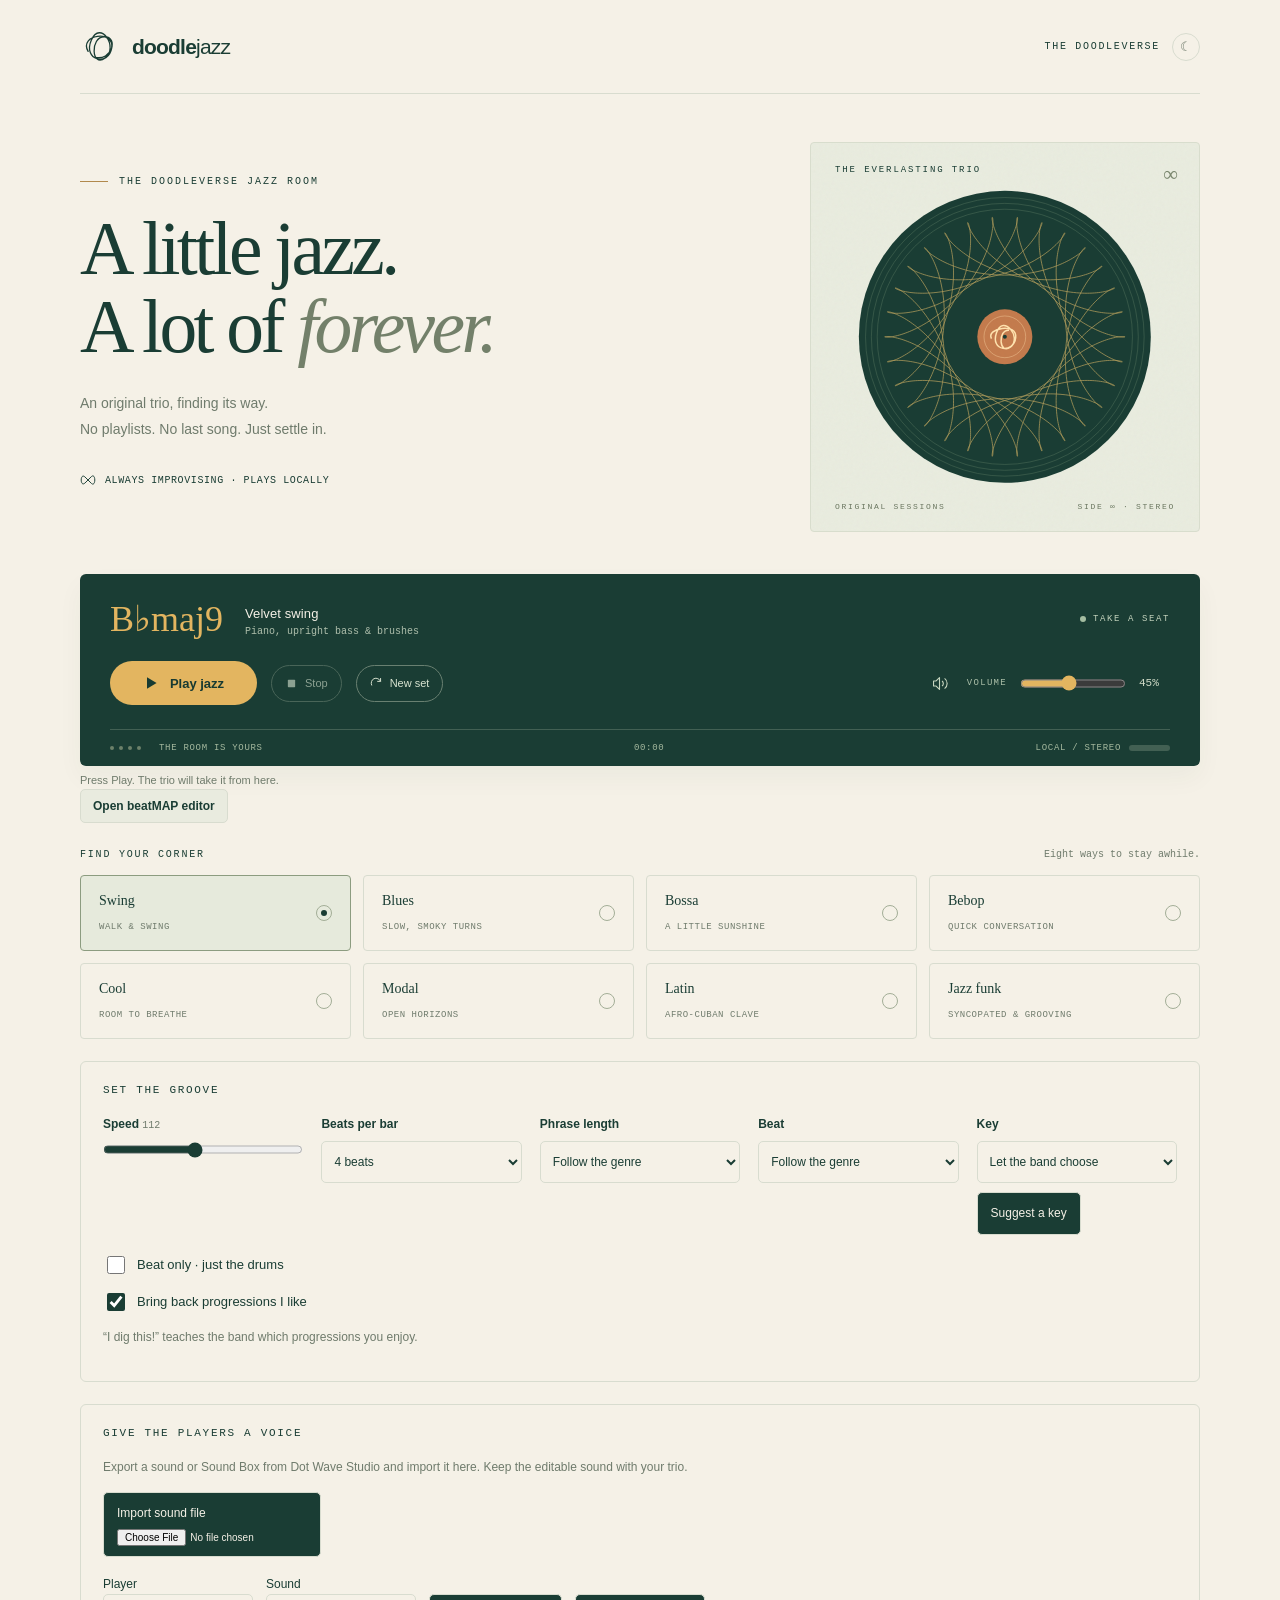
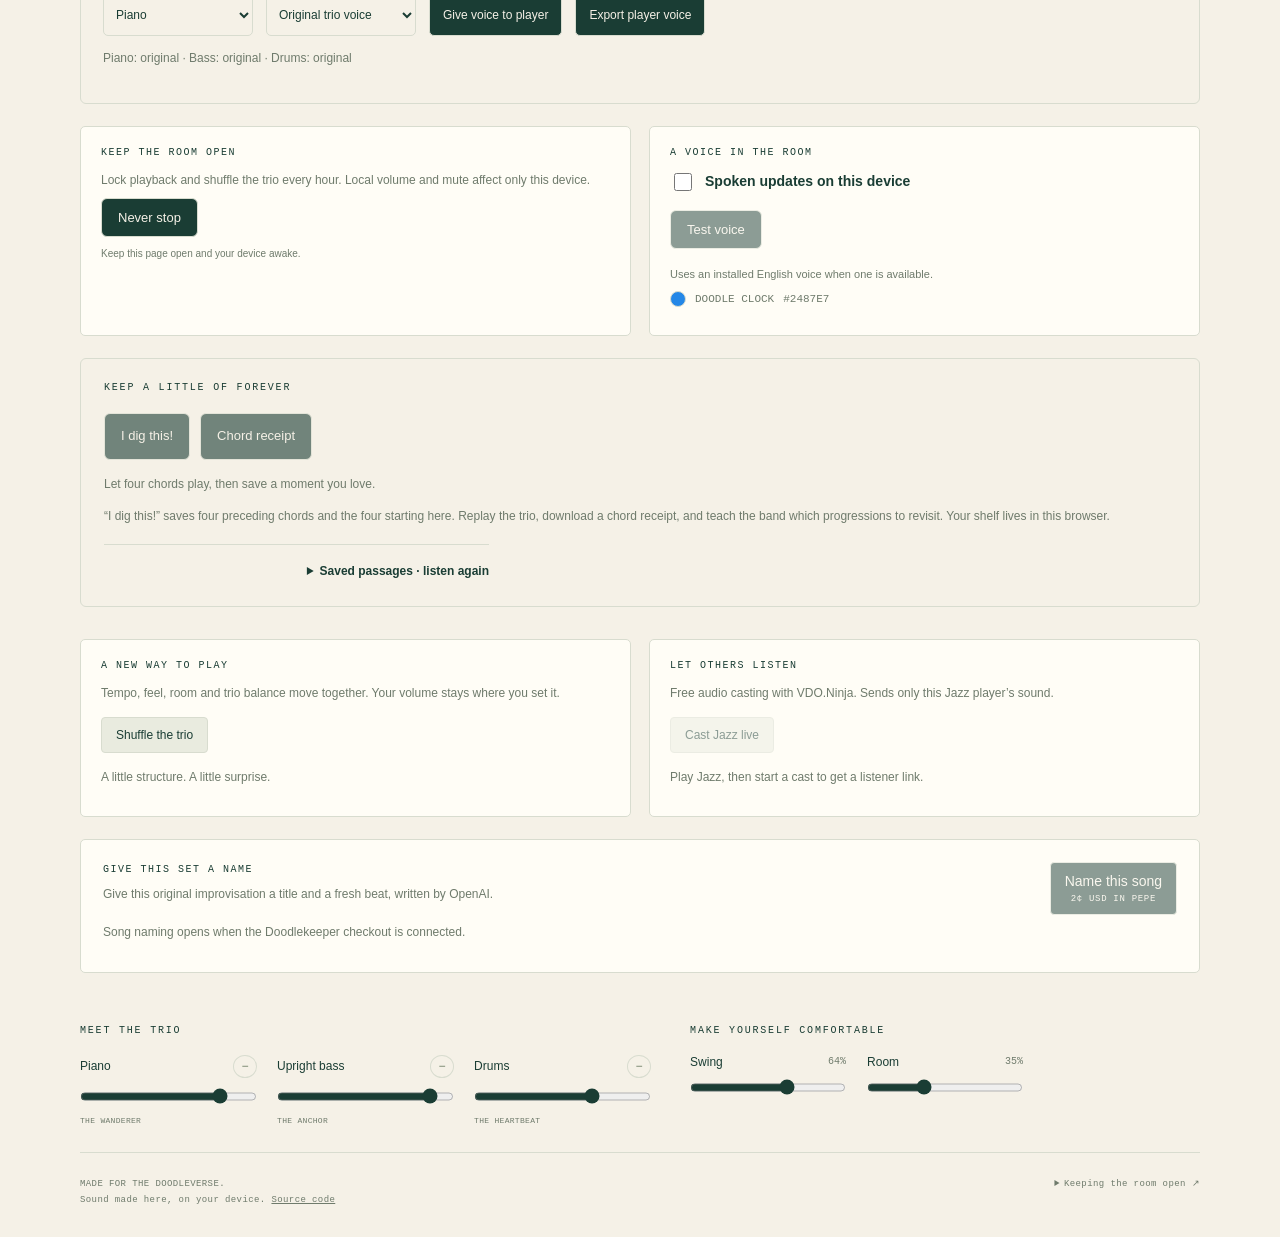
==== commit b2a4fbdc: "Add the full beatMAP editor to Doodle Jazz" ====
--- a/index.html
+++ b/index.html
@@ -11,6 +11,7 @@
 <link rel="icon" href="data:image/svg+xml,%3Csvg xmlns='http://www.w3.org/2000/svg' viewBox='0 0 64 64'%3E%3Crect width='64' height='64' rx='16' fill='%231a3d34'/%3E%3Cpath d='M16 41C2 15 52 6 49 30S8 55 19 25 59 31 40 47 20 20 40 19' fill='none' stroke='%23e4b75f' stroke-width='3'/%3E%3C/svg%3E">
 <link rel="stylesheet" href="./jazz.css">
 <link rel="stylesheet" href="./jazz-radio.css">
+<link rel="stylesheet" href="./jazz-beatmap.css">
 </head>
 <body>
 <header class="masthead">
@@ -28,6 +29,7 @@
     <div class="session"><div class="session-left"><span class="beat-dots" aria-hidden="true"><i></i><i></i><i></i><i></i></span><span id="position">THE ROOM IS YOURS</span></div><time id="elapsed" aria-label="Playback time">00:00</time><div class="signal-wrap"><span>LOCAL / STEREO</span><meter id="signal" min="0" max="1" value="0" aria-label="Audio output level"></meter></div></div>
   </section>
   <p class="notice" id="status" role="status" aria-live="polite">Press Play. The trio will take it from here.</p>
+  <div class="beatmap-entry"><button type="button" id="beatmap-open">Open beatMAP editor</button><p id="beatmap-status" role="status"></p></div>
   <section aria-labelledby="style-label"><div class="section-heading"><h2 id="style-label">FIND YOUR CORNER</h2><span>Eight ways to stay awhile.</span></div><div class="styles" role="group" aria-label="Jazz genres">
     <button type="button" class="style" data-style="swing" aria-pressed="true"><span><strong>Swing</strong><small>WALK &amp; SWING</small></span><span class="style-indicator" aria-hidden="true"></span></button>
     <button type="button" class="style" data-style="blues" aria-pressed="false"><span><strong>Blues</strong><small>SLOW, SMOKY TURNS</small></span><span class="style-indicator" aria-hidden="true"></span></button>
@@ -68,7 +70,14 @@
   </section>
   <section class="settings" aria-label="Sound settings"><div><h2>MEET THE TRIO</h2><div class="mix"><div><div class="mix-head"><label for="piano">Piano</label><button type="button" data-mute="piano" aria-label="Mute piano" aria-pressed="false" title="Mute piano">−</button></div><input type="range" id="piano" min="0" max="100" value="82"><span class="mix-caption">THE WANDERER</span></div><div><div class="mix-head"><label for="bass">Upright bass</label><button type="button" data-mute="bass" aria-label="Mute bass" aria-pressed="false" title="Mute bass">−</button></div><input type="range" id="bass" min="0" max="100" value="90"><span class="mix-caption">THE ANCHOR</span></div><div><div class="mix-head"><label for="drums">Drums</label><button type="button" data-mute="drums" aria-label="Mute drums" aria-pressed="false" title="Mute drums">−</button></div><input type="range" id="drums" min="0" max="100" value="68"><span class="mix-caption">THE HEARTBEAT</span></div></div></div><div><h2>MAKE YOURSELF COMFORTABLE</h2><div class="feel-grid"><div class="feel"><label for="tempo">Tempo <output id="tempo-value" for="tempo">112</output></label><input id="tempo" type="range" min="55" max="180" value="112" aria-label="Tempo in beats per minute"></div><div class="feel"><label for="swing">Swing <output id="swing-value" for="swing">64%</output></label><input id="swing" type="range" min="50" max="72" value="64"></div><div class="feel"><label for="room">Room <output id="room-value" for="room">35%</output></label><input id="room" type="range" min="0" max="100" value="35"></div></div></div></section>
 </main>
+<dialog id="beatmap-dialog" aria-labelledby="beatmap-dialog-title">
+  <div class="beatmap-dialog-bar"><h2 id="beatmap-dialog-title">Beatmap editor</h2>
+    <button type="button" id="beatmap-restore" disabled>Return to band drums</button>
+    <form method="dialog"><button type="submit" autofocus>Close editor</button></form>
+  </div>
+  <iframe id="beatmap-frame" title="Full beatMAP editor"></iframe>
+</dialog>
 <footer><p>MADE FOR THE DOODLEVERSE.<br>Sound made here, on your device. <a href="https://github.com/moswald14/doodle-jazz">Source code</a></p><details><summary>Keeping the room open ↗</summary><p>Press Play once, then switch windows or minimize the browser. Keep this page open and your computer awake. Closing it or putting the computer to sleep stops the music. If the browser interrupts playback, press Resume jazz.</p><p>The trio writes and plays new phrases as it goes. Piano, plucked bass and percussion are synthesized locally. The instruments run in your browser without a music stream. Your sound settings stay in this browser.</p><p>Keyboard: Space to play or pause. M to mute. N for a new set. Use Chrome or Edge on a computer for background listening.</p></details></footer>
-<script type="module" src="./jazz-player.mjs?v=2"></script>
+<script type="module" src="./jazz-player.mjs?v=3"></script>
 </body>
 </html>
--- a/jazz-beatmap.css
+++ b/jazz-beatmap.css
@@ -0,0 +1,50 @@
+.beatmap-entry {
+  display: flex;
+  align-items: center;
+  flex-wrap: wrap;
+  gap: 8px 14px;
+  margin: -5px 0 24px;
+}
+.beatmap-entry p {
+  margin: 0;
+  color: var(--muted);
+  font-size: 12px;
+}
+.beatmap-entry button,
+.beatmap-dialog-bar button {
+  border: 1px solid var(--line);
+  border-radius: 5px;
+  padding: 9px 12px;
+  color: var(--ink);
+  background: var(--soft);
+  font-weight: 600;
+  font-size: 12px;
+}
+#beatmap-dialog {
+  width: min(1400px, calc(100% - 28px));
+  height: min(960px, calc(100dvh - 28px));
+  max-width: none;
+  max-height: none;
+  border: 1px solid var(--line);
+  padding: 0;
+  border-radius: 10px;
+  background: var(--white);
+  color: var(--ink);
+  overflow: hidden;
+}
+#beatmap-dialog[open] { display: grid; grid-template-rows: auto minmax(0, 1fr); }
+#beatmap-dialog::backdrop { background: rgb(11 26 22 / .66); }
+.beatmap-dialog-bar {
+  display: flex;
+  align-items: center;
+  gap: 8px;
+  padding: 10px 16px;
+}
+.beatmap-dialog-bar h2 { margin: 0 auto 0 0; font: 18px Georgia, serif; }
+.beatmap-dialog-bar form { margin: 0; }
+.beatmap-dialog-bar button:disabled { cursor: default; }
+#beatmap-frame { width: 100%; height: 100%; border: 0; background: #161f1a; }
+@media (max-width: 560px) {
+  #beatmap-dialog { width: 100%; height: 100dvh; border-radius: 0; }
+  .beatmap-dialog-bar { padding: 8px; flex-wrap: wrap; }
+}
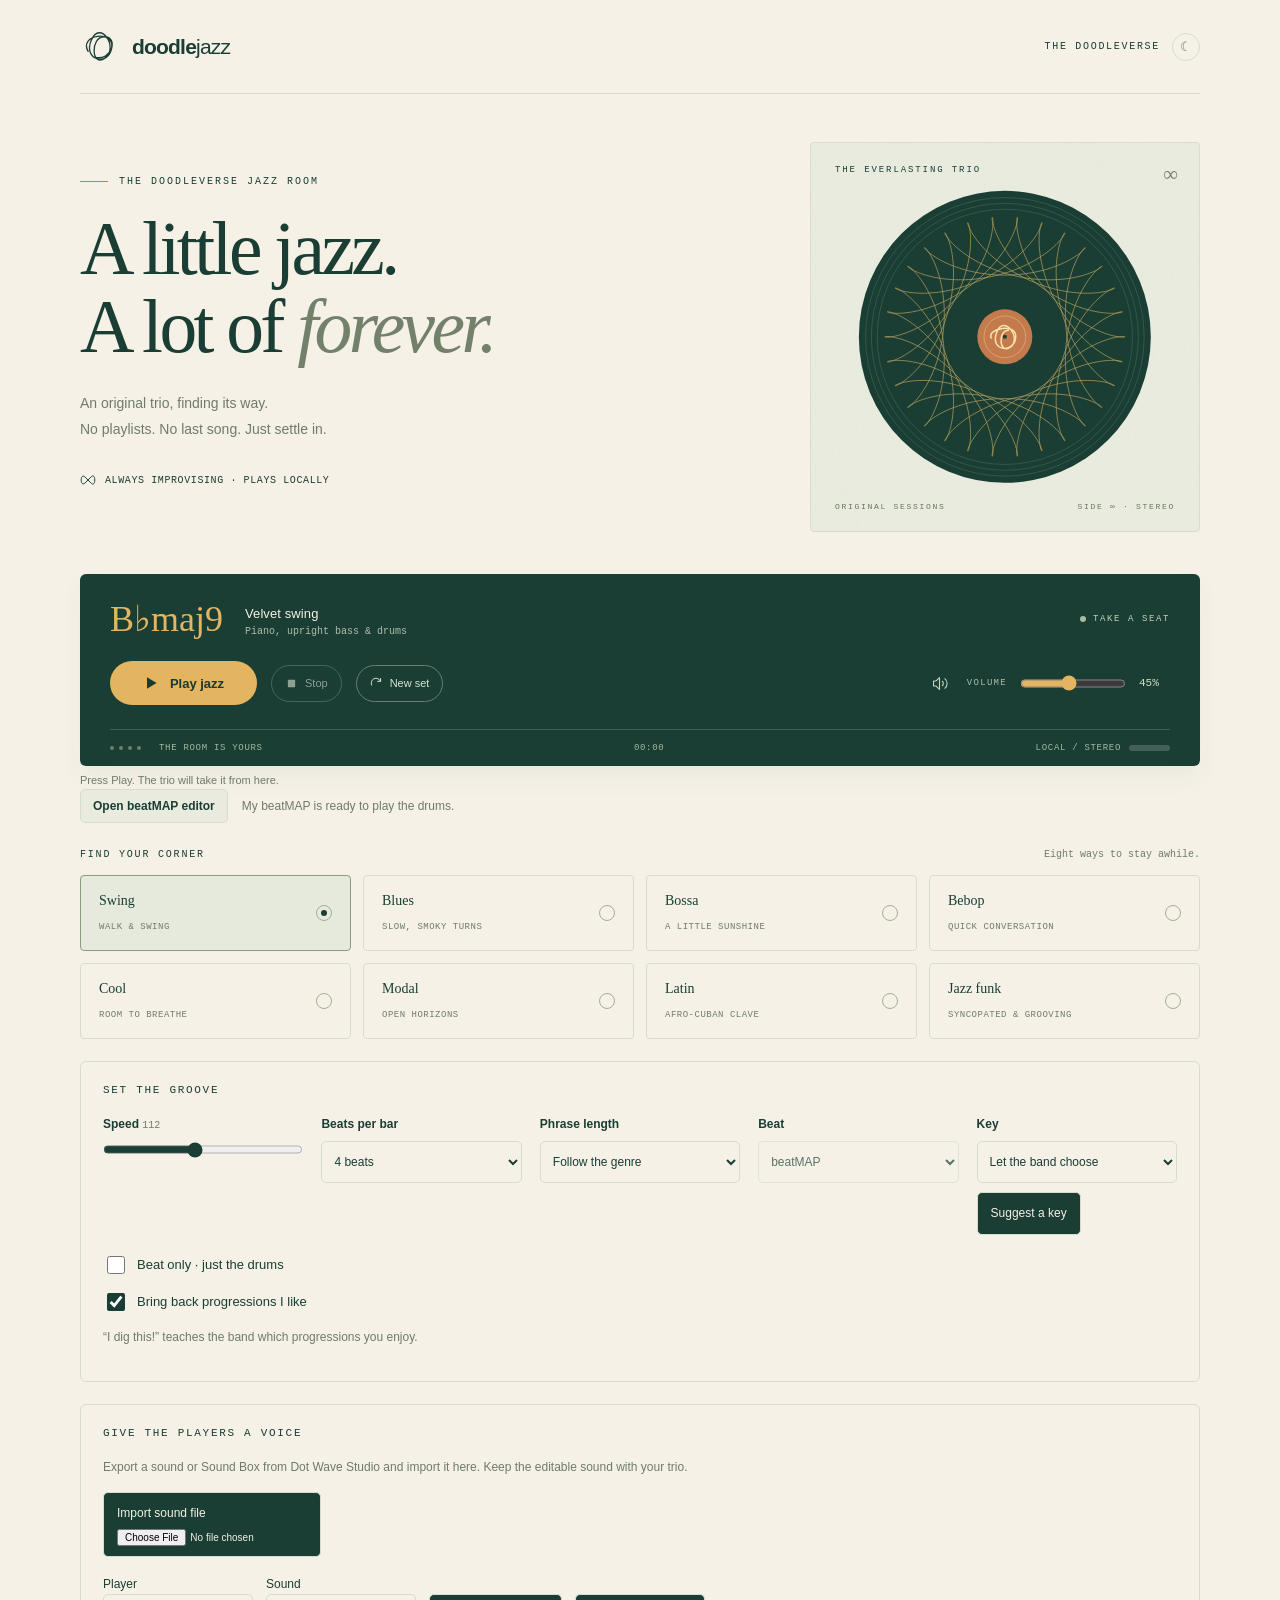
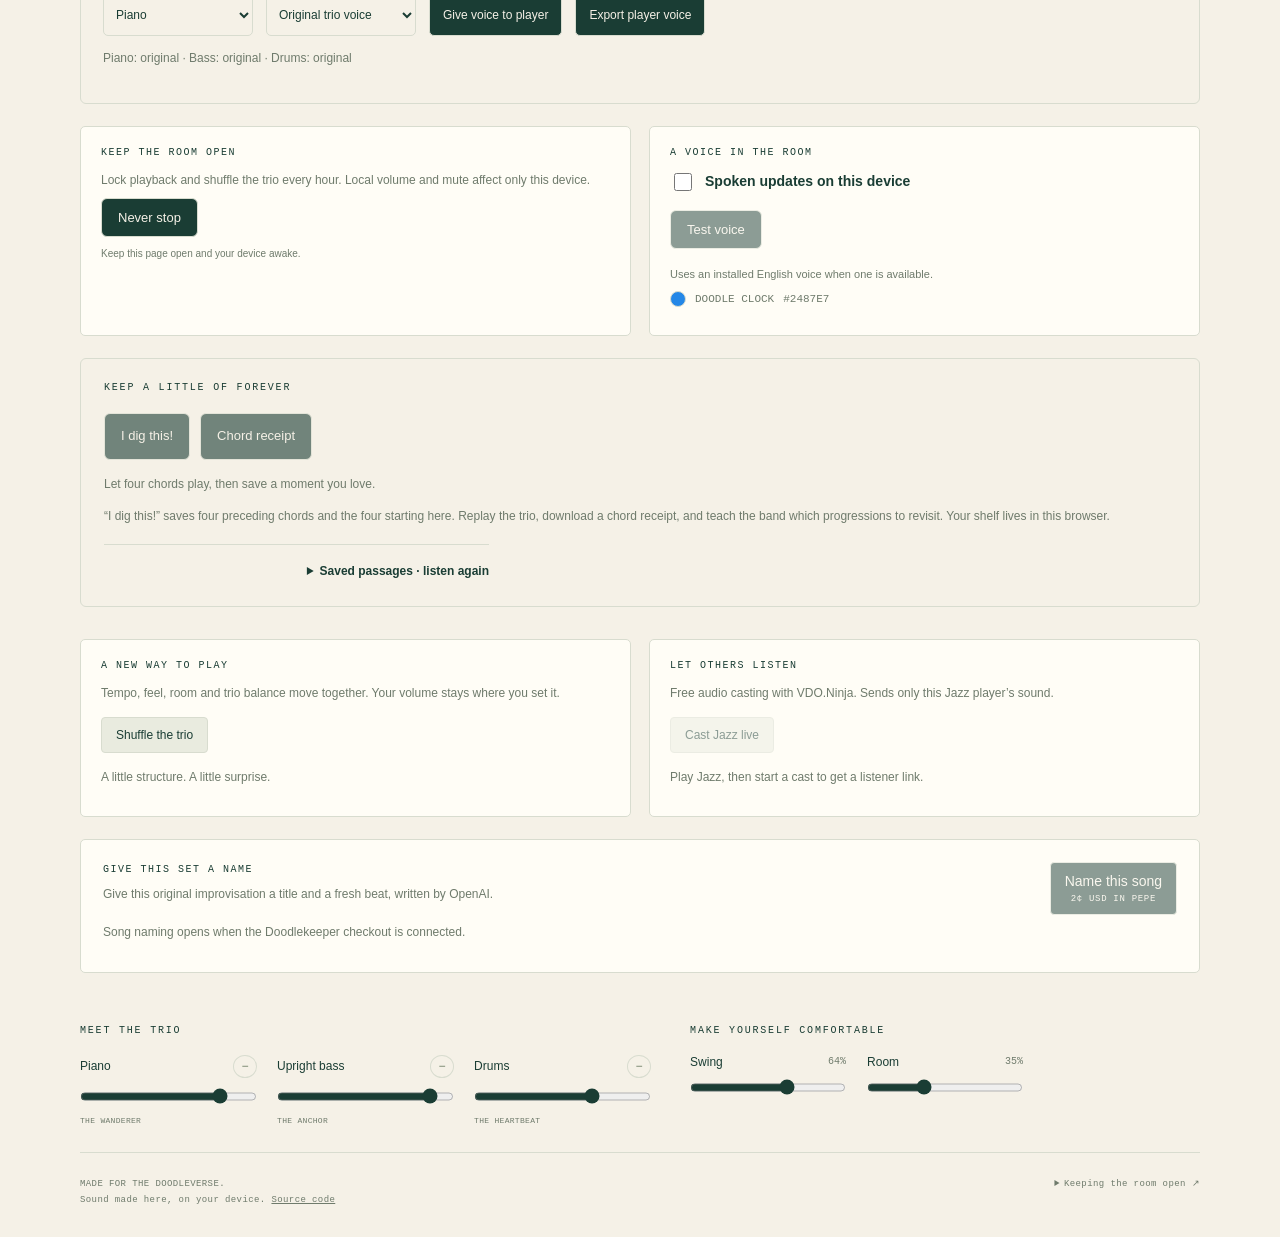
==== commit 18cc0f92: "Use beatMAP by default and apply edits on the next bar" ====
--- a/index.html
+++ b/index.html
@@ -24,7 +24,7 @@
     <div class="sleeve" aria-hidden="true"><span class="sleeve-label">THE EVERLASTING TRIO</span><span class="sleeve-number">∞</span><svg class="record" viewBox="0 0 400 400"><circle class="record-disc" cx="200" cy="200" r="175" fill="#1a3d34"/><circle cx="200" cy="200" r="167" fill="none" stroke="#51705a" stroke-width=".5"/><circle cx="200" cy="200" r="160" fill="none" stroke="#51705a" stroke-width=".5"/><circle cx="200" cy="200" r="153" fill="none" stroke="#51705a" stroke-width=".5"/><path id="spirograph" fill="none" stroke="#d9b666" stroke-width=".75" opacity=".8"/><circle cx="200" cy="200" r="33" fill="#c47b4d"/><circle cx="200" cy="200" r="25" fill="none" stroke="#f0c795" stroke-width=".5"/><path d="M184 202C177 190 215 182 213 201S182 218 190 195 221 201 207 212 191 191 205 192" fill="none" stroke="#ffe3af" stroke-width="1.5"/><circle cx="200" cy="200" r="2.4" fill="#1a3d34"/></svg><div class="sleeve-foot"><span>ORIGINAL SESSIONS</span><span>SIDE ∞ · STEREO</span></div></div>
   </section>
   <section class="player" id="player" aria-label="Jazz player">
-    <div class="now-row"><div class="now-meta"><span id="chord" class="chord" aria-label="Current chord">B♭maj9</span><div><p class="track-name" id="track-name">Velvet swing</p><div class="track-info" id="track-info">Piano, upright bass &amp; brushes</div></div></div><div class="live"><span class="small-dot"></span><span id="live-label">TAKE A SEAT</span></div></div>
+    <div class="now-row"><div class="now-meta"><span id="chord" class="chord" aria-label="Current chord">B♭maj9</span><div><p class="track-name" id="track-name">Velvet swing</p><div class="track-info" id="track-info">Piano, upright bass &amp; drums</div></div></div><div class="live"><span class="small-dot"></span><span id="live-label">TAKE A SEAT</span></div></div>
     <div class="transport"><div class="transport-left"><button type="button" class="play" id="play"><svg id="play-icon" viewBox="0 0 20 20" fill="currentColor" aria-hidden="true"><path d="M5 2.7L17 10 5 17.3Z"/></svg><span id="play-text">Play jazz</span></button><button type="button" class="quiet-button" id="stop" aria-label="Stop jazz"><svg viewBox="0 0 16 16" fill="currentColor" aria-hidden="true"><rect x="3.5" y="3.5" width="9" height="9" rx=".8"/></svg>Stop</button><button type="button" class="quiet-button" id="new-set" title="Start a fresh improvisation on the next bar"><svg viewBox="0 0 16 16" fill="none" aria-hidden="true"><path d="M12.9 5A5.4 5.4 0 102 10M13 1.8v3.6H9.4" stroke="currentColor" stroke-width="1.2" stroke-linecap="round" stroke-linejoin="round"/></svg>New set</button></div><div class="volume"><button type="button" class="icon-button" id="mute" aria-label="Mute jazz" aria-pressed="false"><svg viewBox="0 0 20 20" fill="none" aria-hidden="true"><path d="M3 7h3l4-4v14l-4-4H3ZM13 7c2 1.5 2 4.5 0 6m3-9c4 3 4 9 0 12" stroke="currentColor" stroke-width="1.3" stroke-linejoin="round"/></svg></button><label for="volume">VOLUME</label><input id="volume" type="range" min="0" max="100" value="45"><output id="volume-value" for="volume">45%</output></div></div>
     <div class="session"><div class="session-left"><span class="beat-dots" aria-hidden="true"><i></i><i></i><i></i><i></i></span><span id="position">THE ROOM IS YOURS</span></div><time id="elapsed" aria-label="Playback time">00:00</time><div class="signal-wrap"><span>LOCAL / STEREO</span><meter id="signal" min="0" max="1" value="0" aria-label="Audio output level"></meter></div></div>
   </section>
@@ -72,12 +72,12 @@
 </main>
 <dialog id="beatmap-dialog" aria-labelledby="beatmap-dialog-title">
   <div class="beatmap-dialog-bar"><h2 id="beatmap-dialog-title">Beatmap editor</h2>
-    <button type="button" id="beatmap-restore" disabled>Return to band drums</button>
+    <button type="button" id="beatmap-restore">Return to band drums</button>
     <form method="dialog"><button type="submit" autofocus>Close editor</button></form>
   </div>
   <iframe id="beatmap-frame" title="Full beatMAP editor"></iframe>
 </dialog>
 <footer><p>MADE FOR THE DOODLEVERSE.<br>Sound made here, on your device. <a href="https://github.com/moswald14/doodle-jazz">Source code</a></p><details><summary>Keeping the room open ↗</summary><p>Press Play once, then switch windows or minimize the browser. Keep this page open and your computer awake. Closing it or putting the computer to sleep stops the music. If the browser interrupts playback, press Resume jazz.</p><p>The trio writes and plays new phrases as it goes. Piano, plucked bass and percussion are synthesized locally. The instruments run in your browser without a music stream. Your sound settings stay in this browser.</p><p>Keyboard: Space to play or pause. M to mute. N for a new set. Use Chrome or Edge on a computer for background listening.</p></details></footer>
-<script type="module" src="./jazz-player.mjs?v=3"></script>
+<script type="module" src="./jazz-player.mjs?v=5"></script>
 </body>
 </html>
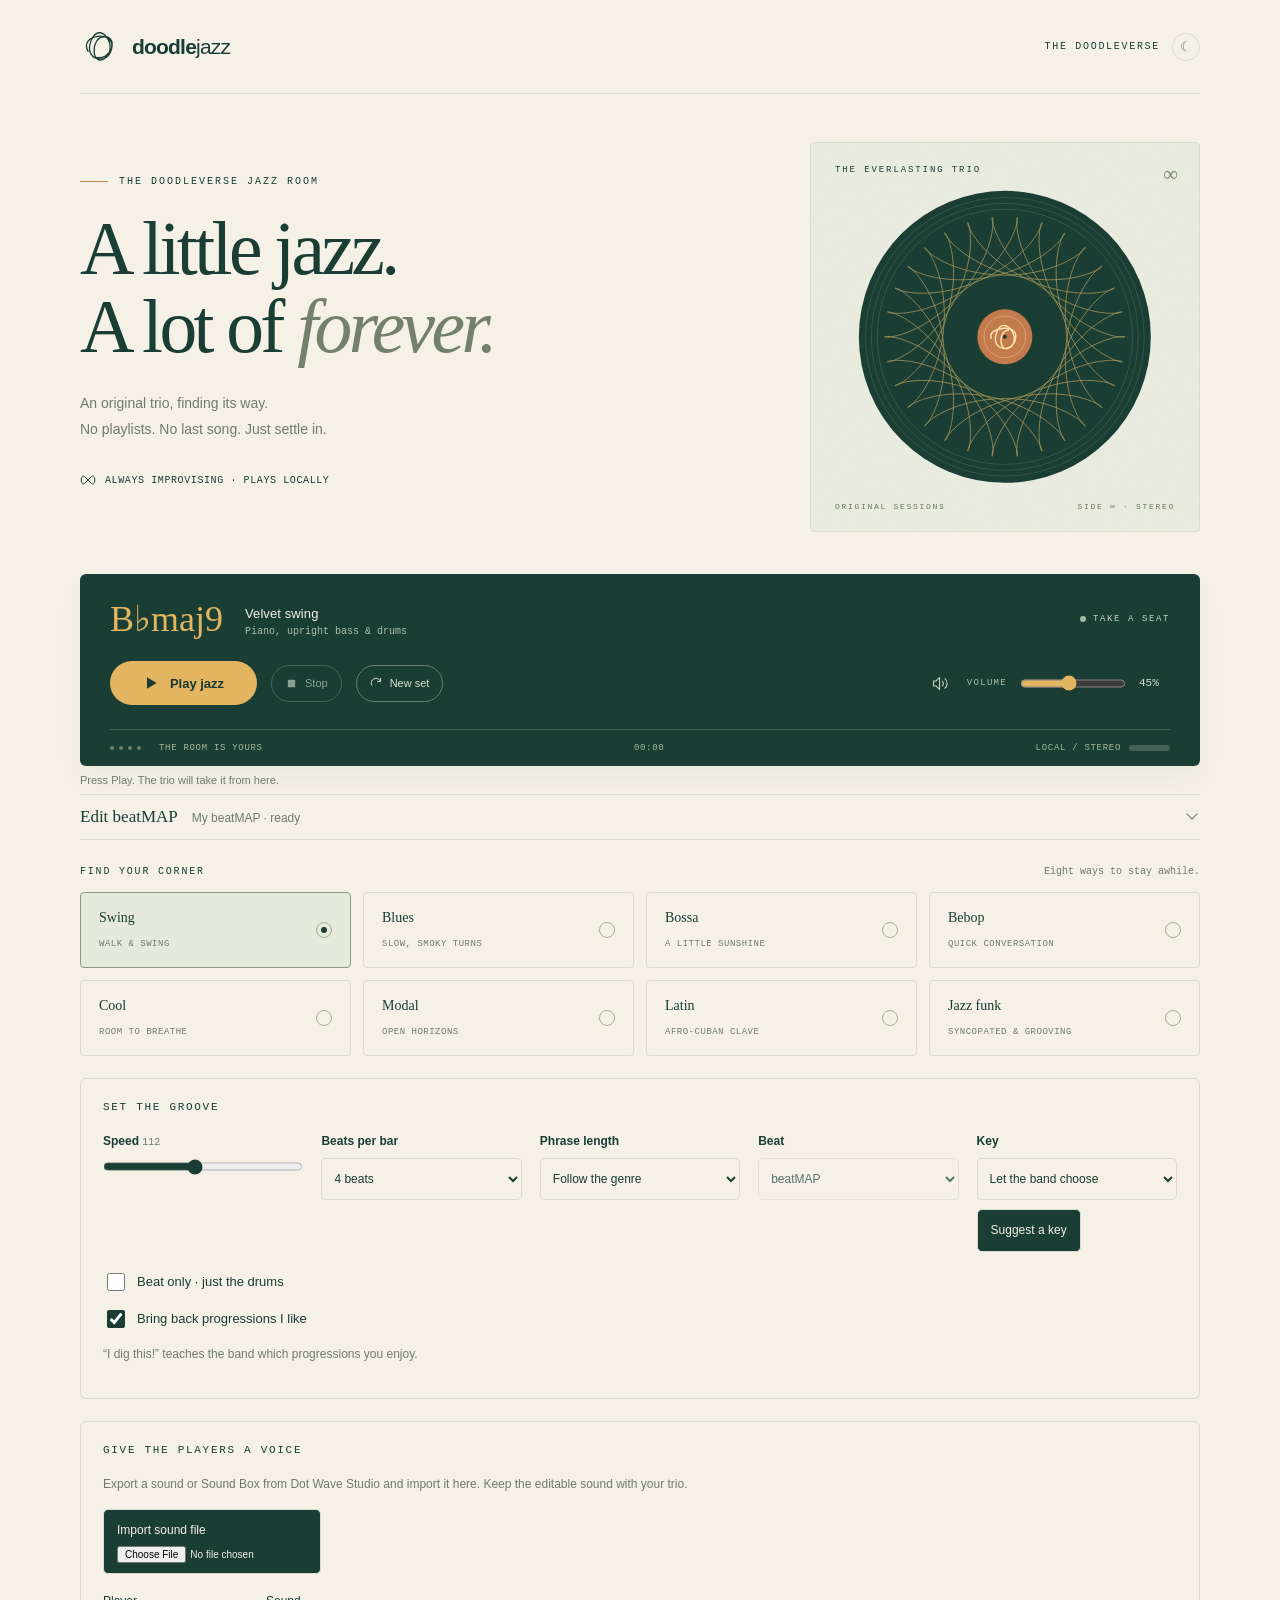
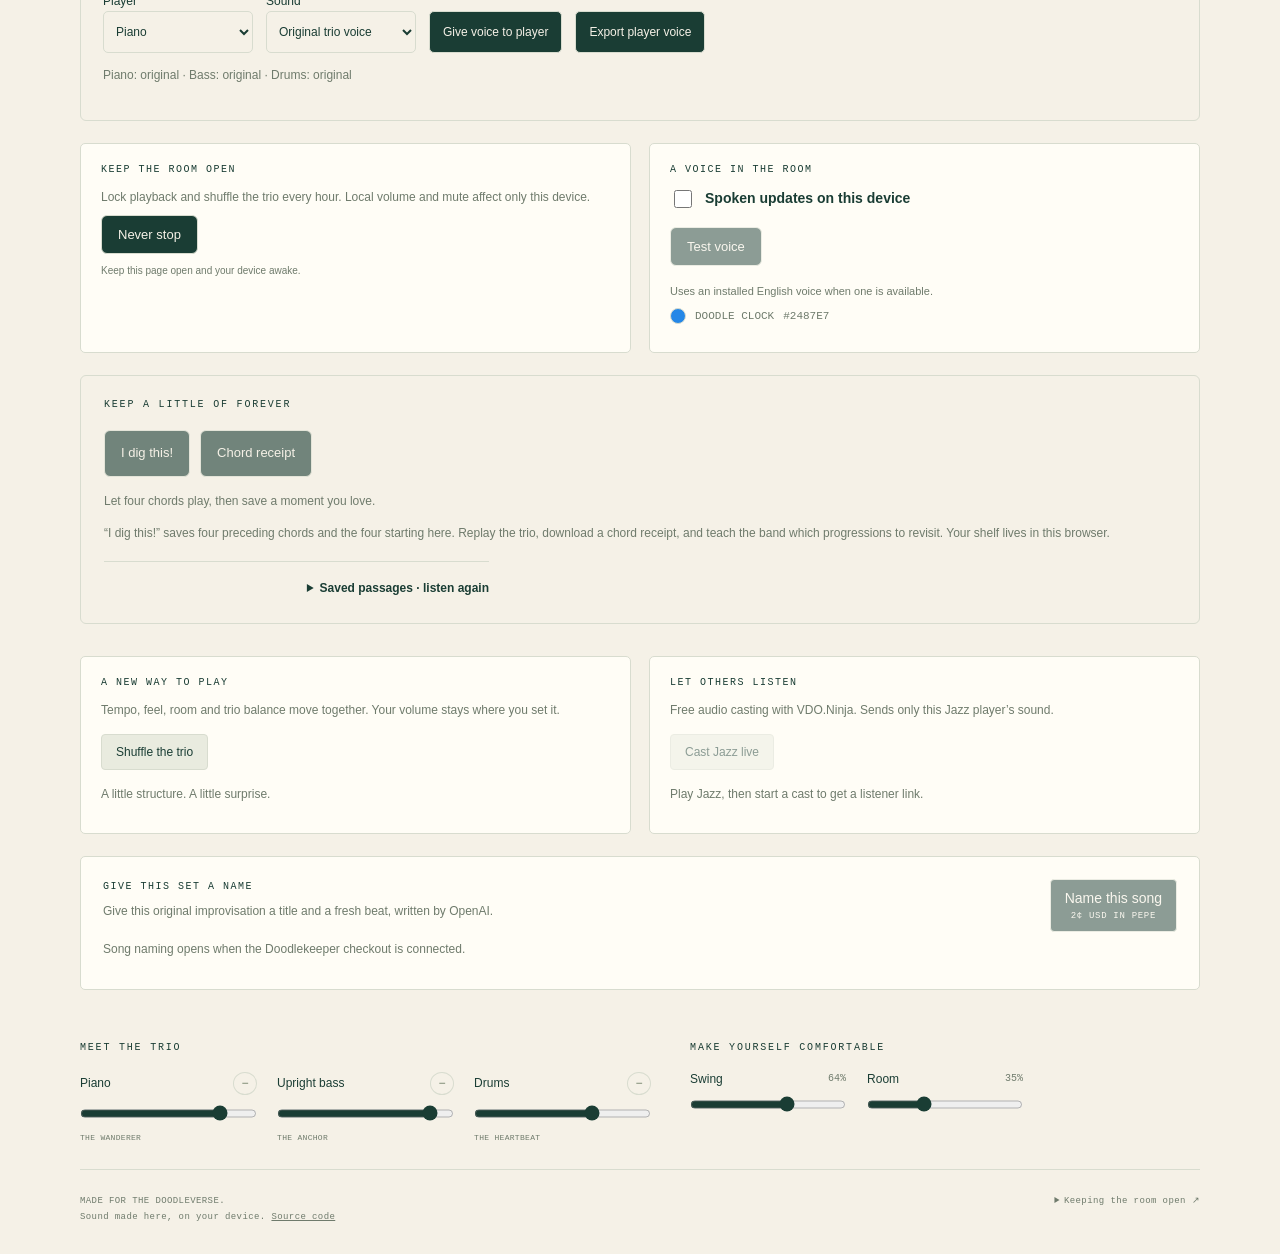
==== commit 7f2a0d6f: "Show the Jazz playhead in an inline beatMAP editor" ====
--- a/index.html
+++ b/index.html
@@ -9,9 +9,10 @@
 <link rel="canonical" href="https://moswald14.github.io/doodle-jazz/">
 <meta name="referrer" content="no-referrer">
 <link rel="icon" href="data:image/svg+xml,%3Csvg xmlns='http://www.w3.org/2000/svg' viewBox='0 0 64 64'%3E%3Crect width='64' height='64' rx='16' fill='%231a3d34'/%3E%3Cpath d='M16 41C2 15 52 6 49 30S8 55 19 25 59 31 40 47 20 20 40 19' fill='none' stroke='%23e4b75f' stroke-width='3'/%3E%3C/svg%3E">
-<link rel="stylesheet" href="./jazz.css">
+<link rel="stylesheet" href="./jazz-theme.css">
+<link rel="stylesheet" href="./jazz.css?v=6">
 <link rel="stylesheet" href="./jazz-radio.css">
-<link rel="stylesheet" href="./jazz-beatmap.css">
+<link rel="stylesheet" href="./jazz-beatmap.css?v=6">
 </head>
 <body>
 <header class="masthead">
@@ -29,7 +30,13 @@
     <div class="session"><div class="session-left"><span class="beat-dots" aria-hidden="true"><i></i><i></i><i></i><i></i></span><span id="position">THE ROOM IS YOURS</span></div><time id="elapsed" aria-label="Playback time">00:00</time><div class="signal-wrap"><span>LOCAL / STEREO</span><meter id="signal" min="0" max="1" value="0" aria-label="Audio output level"></meter></div></div>
   </section>
   <p class="notice" id="status" role="status" aria-live="polite">Press Play. The trio will take it from here.</p>
-  <div class="beatmap-entry"><button type="button" id="beatmap-open">Open beatMAP editor</button><p id="beatmap-status" role="status"></p></div>
+  <details class="beatmap-entry" id="beatmap-panel">
+    <summary id="beatmap-open"><span>Edit beatMAP</span><span id="beatmap-status" role="status"></span></summary>
+    <div class="beatmap-editor">
+      <button type="button" id="beatmap-restore">Return to band drums</button>
+      <iframe id="beatmap-frame" title="beatMAP drum editor"></iframe>
+    </div>
+  </details>
   <section aria-labelledby="style-label"><div class="section-heading"><h2 id="style-label">FIND YOUR CORNER</h2><span>Eight ways to stay awhile.</span></div><div class="styles" role="group" aria-label="Jazz genres">
     <button type="button" class="style" data-style="swing" aria-pressed="true"><span><strong>Swing</strong><small>WALK &amp; SWING</small></span><span class="style-indicator" aria-hidden="true"></span></button>
     <button type="button" class="style" data-style="blues" aria-pressed="false"><span><strong>Blues</strong><small>SLOW, SMOKY TURNS</small></span><span class="style-indicator" aria-hidden="true"></span></button>
@@ -70,14 +77,7 @@
   </section>
   <section class="settings" aria-label="Sound settings"><div><h2>MEET THE TRIO</h2><div class="mix"><div><div class="mix-head"><label for="piano">Piano</label><button type="button" data-mute="piano" aria-label="Mute piano" aria-pressed="false" title="Mute piano">−</button></div><input type="range" id="piano" min="0" max="100" value="82"><span class="mix-caption">THE WANDERER</span></div><div><div class="mix-head"><label for="bass">Upright bass</label><button type="button" data-mute="bass" aria-label="Mute bass" aria-pressed="false" title="Mute bass">−</button></div><input type="range" id="bass" min="0" max="100" value="90"><span class="mix-caption">THE ANCHOR</span></div><div><div class="mix-head"><label for="drums">Drums</label><button type="button" data-mute="drums" aria-label="Mute drums" aria-pressed="false" title="Mute drums">−</button></div><input type="range" id="drums" min="0" max="100" value="68"><span class="mix-caption">THE HEARTBEAT</span></div></div></div><div><h2>MAKE YOURSELF COMFORTABLE</h2><div class="feel-grid"><div class="feel"><label for="tempo">Tempo <output id="tempo-value" for="tempo">112</output></label><input id="tempo" type="range" min="55" max="180" value="112" aria-label="Tempo in beats per minute"></div><div class="feel"><label for="swing">Swing <output id="swing-value" for="swing">64%</output></label><input id="swing" type="range" min="50" max="72" value="64"></div><div class="feel"><label for="room">Room <output id="room-value" for="room">35%</output></label><input id="room" type="range" min="0" max="100" value="35"></div></div></div></section>
 </main>
-<dialog id="beatmap-dialog" aria-labelledby="beatmap-dialog-title">
-  <div class="beatmap-dialog-bar"><h2 id="beatmap-dialog-title">Beatmap editor</h2>
-    <button type="button" id="beatmap-restore">Return to band drums</button>
-    <form method="dialog"><button type="submit" autofocus>Close editor</button></form>
-  </div>
-  <iframe id="beatmap-frame" title="Full beatMAP editor"></iframe>
-</dialog>
 <footer><p>MADE FOR THE DOODLEVERSE.<br>Sound made here, on your device. <a href="https://github.com/moswald14/doodle-jazz">Source code</a></p><details><summary>Keeping the room open ↗</summary><p>Press Play once, then switch windows or minimize the browser. Keep this page open and your computer awake. Closing it or putting the computer to sleep stops the music. If the browser interrupts playback, press Resume jazz.</p><p>The trio writes and plays new phrases as it goes. Piano, plucked bass and percussion are synthesized locally. The instruments run in your browser without a music stream. Your sound settings stay in this browser.</p><p>Keyboard: Space to play or pause. M to mute. N for a new set. Use Chrome or Edge on a computer for background listening.</p></details></footer>
-<script type="module" src="./jazz-player.mjs?v=5"></script>
+<script type="module" src="./jazz-player.mjs?v=6"></script>
 </body>
 </html>
--- a/jazz-theme.css
+++ b/jazz-theme.css
@@ -0,0 +1,21 @@
+:root {
+  color-scheme: light;
+  --paper: #f5f1e7;
+  --ink: #1a3d34;
+  --muted: #6f7b6c;
+  --line: #d8dccf;
+  --gold: #e3b560;
+  --soft: #e9ebdf;
+  --white: #fffdf6;
+  --mono: Consolas, 'Courier New', monospace;
+}
+
+:root.night {
+  color-scheme: dark;
+  --paper: #151f1b;
+  --ink: #d4dfcb;
+  --muted: #92a38a;
+  --line: #3a493c;
+  --soft: #263228;
+  --white: #202b23;
+}
--- a/jazz.css
+++ b/jazz.css
@@ -1,7 +1,7 @@
-:root{--paper:#f5f1e7;--ink:#1a3d34;--muted:#6f7b6c;--line:#d8dccf;--gold:#e3b560;--soft:#e9ebdf;--white:#fffdf6;--mono:Consolas,'Courier New',monospace;font-family:'Segoe UI',Arial,sans-serif;color:var(--ink);background:var(--paper);font-synthesis:none}
+:root{font-family:'Segoe UI',Arial,sans-serif;color:var(--ink);background:var(--paper);font-synthesis:none}
 *{box-sizing:border-box}body{margin:0}button,input{font:inherit}button{cursor:pointer;color:inherit}button:disabled{cursor:wait;opacity:.6}button,input{touch-action:manipulation}button:focus-visible,input:focus-visible,summary:focus-visible,a:focus-visible{outline:3px solid #b16b2e;outline-offset:5px}button{ -webkit-tap-highlight-color:transparent}a{color:inherit}main,.masthead,footer{width:min(1120px,calc(100% - 88px));margin:auto}.masthead{height:94px;border-bottom:1px solid var(--line);display:flex;justify-content:space-between;align-items:center}.brand{display:flex;align-items:center;gap:13px}.brand svg{width:39px;height:39px}.wordmark{font-size:21px;font-weight:650;letter-spacing:-.8px}.wordmark span{font-weight:350}.edition{font:10px var(--mono);letter-spacing:1.7px;display:flex;align-items:center;gap:12px}.small-dot{height:6px;width:6px;background:var(--ink);border-radius:50%;display:inline-block}.hero{display:grid;grid-template-columns:1.2fr 1fr;gap:28px;align-items:center;padding:48px 0 42px}.eyebrow,.section-label{font:10px var(--mono);letter-spacing:2px;font-weight:500}.eyebrow{display:flex;align-items:center;gap:11px;margin:0 0 23px}.eyebrow::before{content:'';height:1px;width:28px;background:#b1894d}h1{font-family:Georgia,'Times New Roman',serif;font-size:clamp(48px,5.9vw,77px);font-weight:400;letter-spacing:-3.6px;line-height:1.04;margin:0 0 24px}h1 em{font-weight:400;color:#73806a}.intro{font-size:14px;line-height:1.85;color:var(--muted);max-width:350px;margin:0}.hero-note{display:flex;align-items:center;gap:9px;font:10px var(--mono);letter-spacing:.6px;margin-top:30px}.hero-note svg{width:16px;height:16px}.sleeve{position:relative;width:min(100%,390px);aspect-ratio:1;justify-self:end;background:#e9ecdf;border:1px solid #d8ddcd;border-radius:4px;overflow:hidden;display:grid;place-items:center}.sleeve-label{position:absolute;top:22px;left:24px;font:9px var(--mono);letter-spacing:1.9px;z-index:1}.sleeve-number{position:absolute;right:21px;top:19px;font:21px Georgia,serif;color:#7a876e}.record{width:86%;height:86%;transform-origin:center;animation:turn 85s linear infinite;animation-play-state:paused}.playing .record{animation-play-state:running}.record circle,.record path{vector-effect:non-scaling-stroke}.sleeve-foot{position:absolute;bottom:20px;left:24px;right:24px;display:flex;justify-content:space-between;font:8px var(--mono);letter-spacing:1.7px;color:#6a765f}.sleeve::after{content:'';position:absolute;inset:0;background-image:url("data:image/svg+xml,%3Csvg viewBox='0 0 180 180' xmlns='http://www.w3.org/2000/svg'%3E%3Cfilter id='n'%3E%3CfeTurbulence type='fractalNoise' baseFrequency='.7' numOctaves='3' stitchTiles='stitch'/%3E%3C/filter%3E%3Crect width='100%25' height='100%25' opacity='.2' filter='url(%23n)'/%3E%3C/svg%3E");opacity:.15;pointer-events:none;mix-blend-mode:multiply}
 .player{color:var(--paper);background:var(--ink);border-radius:6px;padding:27px 30px 0;box-shadow:0 12px 26px #1a3d340b}.now-row{display:flex;align-items:center;justify-content:space-between;gap:20px}.now-meta{display:flex;align-items:center;gap:17px}.chord{font-family:Georgia,serif;font-size:36px;line-height:1;min-width:118px;color:var(--gold);font-variant-numeric:tabular-nums}.track-name{font-size:13px;letter-spacing:.1px;margin:5px 0}.track-info{font:10px var(--mono);color:#afbfac}.live{font:9px var(--mono);letter-spacing:1.6px;display:flex;align-items:center;gap:7px;color:#c4d3bd;white-space:nowrap}.live .small-dot{background:#a4bda1}.playing .live .small-dot{background:var(--gold);box-shadow:0 0 0 4px #e3b56018}.transport{padding:24px 0;display:flex;align-items:center;justify-content:space-between;gap:18px}.transport-left{display:flex;align-items:center;gap:14px}.play{display:flex;gap:11px;align-items:center;justify-content:center;min-width:147px;padding:14px 23px;border:0;background:var(--gold);border-radius:28px;color:#173a31;font-size:13px;font-weight:650}.play:hover{background:#efc779}.play svg{width:16px;height:16px}.quiet-button{border:1px solid #698071;background:transparent;color:#d9e4d1;padding:11px 13px;border-radius:24px;font-size:11px;display:flex;align-items:center;gap:7px}.quiet-button:hover{border-color:var(--gold);color:var(--gold)}.quiet-button svg{width:13px;height:13px}.volume{display:flex;align-items:center;gap:13px}.volume label{font:9px var(--mono);color:#acbfa9;letter-spacing:1.3px}.volume input{width:106px;accent-color:var(--gold)}.volume output{font:11px var(--mono);color:#d2ddc9;min-width:31px}.icon-button{border:0;background:transparent;color:#c6d5bf;display:grid;place-items:center;padding:6px;border-radius:50%}.icon-button svg{width:17px;height:17px}.icon-button[aria-pressed=true]{color:var(--gold)}input[type=range]{cursor:pointer;accent-color:var(--ink);height:17px;margin:0;min-width:0}.player input[type=range]{accent-color:var(--gold)}.session{display:flex;justify-content:space-between;align-items:center;gap:10px;border-top:1px solid #426053;padding:13px 0;font:9px var(--mono);letter-spacing:.7px;color:#a5b99f}.session-left{display:flex;align-items:center;gap:18px}.beat-dots{display:flex;gap:5px}.beat-dots i{height:4px;width:4px;display:block;border-radius:50%;background:#6c816a}.beat-dots i.active{background:var(--gold);box-shadow:0 0 5px #e3b56070}.signal-wrap{display:flex;align-items:center;gap:8px}meter{width:41px;height:6px;border:0;appearance:none;background:#426053;border-radius:3px;overflow:hidden}meter::-webkit-meter-bar{background:#426053;border:0;height:6px}meter::-webkit-meter-optimum-value{background:var(--gold)}meter::-moz-meter-bar{background:var(--gold)}.notice{font-size:11px;min-height:28px;margin:0;padding:8px 0 0;color:var(--muted)}
-.section-heading{display:flex;justify-content:space-between;align-items:center;margin:26px 0 15px}.section-heading h2{font:10px var(--mono);font-weight:400;letter-spacing:1.8px;margin:0}.section-heading span{font:10px var(--mono);color:var(--muted)}.styles{display:grid;grid-template-columns:repeat(3,1fr);gap:12px}.style{border:1px solid var(--line);background:transparent;border-radius:4px;display:flex;align-items:center;justify-content:space-between;padding:17px 18px;text-align:left;gap:10px;transition:background .16s,border-color .16s}.style[aria-pressed=true]{background:#e6eadc;border-color:#8c9c80}.style:hover{background:#eceee2}.style strong{display:block;font:18px Georgia,serif;font-weight:400;margin-bottom:6px}.style small{font:9px var(--mono);color:var(--muted);letter-spacing:.5px}.style-icon{height:26px;width:26px;opacity:.7;flex-shrink:0}.style-indicator{height:16px;width:16px;border:1px solid #a3ae97;border-radius:50%;display:grid;place-items:center}.style[aria-pressed=true] .style-indicator::after{content:'';height:6px;width:6px;border-radius:50%;background:var(--ink)}.settings{display:grid;grid-template-columns:1.12fr 1fr;gap:39px;padding:30px 0 27px;border-bottom:1px solid var(--line);margin-top:7px}.settings h2{font:10px var(--mono);font-weight:400;letter-spacing:1.8px;margin:0 0 19px}.mix{display:grid;grid-template-columns:repeat(3,1fr);gap:20px}.mix-head{display:flex;align-items:center;justify-content:space-between;margin-bottom:10px;font-size:12px}.mix-head button{background:transparent;border:1px solid var(--line);height:23px;width:24px;border-radius:50%;font-size:12px;padding:0;color:#708066}.mix-head button[aria-pressed=true]{background:var(--ink);color:var(--paper);border-color:var(--ink)}.mix input{width:100%}.mix-caption{font:8px var(--mono);letter-spacing:.3px;color:var(--muted);margin-top:7px;display:block}.feel-grid{display:grid;grid-template-columns:repeat(3,1fr);gap:21px}.feel label{font-size:12px;display:flex;align-items:center;justify-content:space-between;gap:5px;margin-bottom:10px}.feel output{font:10px var(--mono);color:var(--muted)}.feel input{width:100%}footer{display:flex;justify-content:space-between;align-items:flex-start;gap:24px;padding:23px 0 29px;color:var(--muted);font:9px var(--mono);letter-spacing:.4px}footer p{margin:0;line-height:1.8}details{max-width:385px;text-align:right}summary{cursor:pointer;line-height:1.8}details p{margin-top:11px;line-height:1.8;text-align:left;letter-spacing:0;font:11px/1.8 'Segoe UI',Arial,sans-serif}.sr-only{position:absolute;width:1px;height:1px;padding:0;margin:-1px;overflow:hidden;clip:rect(0,0,0,0);white-space:nowrap;border:0}.error{color:#a24225}.dark-toggle{background:transparent;border:1px solid var(--line);border-radius:50%;width:28px;height:28px;display:grid;place-items:center;font-size:13px;color:var(--muted)}.night{--paper:#151f1b;--ink:#d4dfcb;--muted:#92a38a;--line:#3a493c;--soft:#263228;--white:#202b23}.night .player{background:#203b30;color:#e9eddd}.night .play{color:#173a31}.night .sleeve{background:#283c2e;border-color:#40543d}.night .style[aria-pressed=true]{background:#2c3c2c;border-color:#63795c}.night .style:hover{background:#283728}.night .mix-head button[aria-pressed=true]{color:#152719}.night .record .record-disc{fill:#15382d}.night .sleeve-label{color:#b1bfa0}.night .sleeve-number,.night .sleeve-foot{color:#92a087}.night .chord{color:var(--gold)}
+.section-heading{display:flex;justify-content:space-between;align-items:center;margin:26px 0 15px}.section-heading h2{font:10px var(--mono);font-weight:400;letter-spacing:1.8px;margin:0}.section-heading span{font:10px var(--mono);color:var(--muted)}.styles{display:grid;grid-template-columns:repeat(3,1fr);gap:12px}.style{border:1px solid var(--line);background:transparent;border-radius:4px;display:flex;align-items:center;justify-content:space-between;padding:17px 18px;text-align:left;gap:10px;transition:background .16s,border-color .16s}.style[aria-pressed=true]{background:#e6eadc;border-color:#8c9c80}.style:hover{background:#eceee2}.style strong{display:block;font:18px Georgia,serif;font-weight:400;margin-bottom:6px}.style small{font:9px var(--mono);color:var(--muted);letter-spacing:.5px}.style-icon{height:26px;width:26px;opacity:.7;flex-shrink:0}.style-indicator{height:16px;width:16px;border:1px solid #a3ae97;border-radius:50%;display:grid;place-items:center}.style[aria-pressed=true] .style-indicator::after{content:'';height:6px;width:6px;border-radius:50%;background:var(--ink)}.settings{display:grid;grid-template-columns:1.12fr 1fr;gap:39px;padding:30px 0 27px;border-bottom:1px solid var(--line);margin-top:7px}.settings h2{font:10px var(--mono);font-weight:400;letter-spacing:1.8px;margin:0 0 19px}.mix{display:grid;grid-template-columns:repeat(3,1fr);gap:20px}.mix-head{display:flex;align-items:center;justify-content:space-between;margin-bottom:10px;font-size:12px}.mix-head button{background:transparent;border:1px solid var(--line);height:23px;width:24px;border-radius:50%;font-size:12px;padding:0;color:#708066}.mix-head button[aria-pressed=true]{background:var(--ink);color:var(--paper);border-color:var(--ink)}.mix input{width:100%}.mix-caption{font:8px var(--mono);letter-spacing:.3px;color:var(--muted);margin-top:7px;display:block}.feel-grid{display:grid;grid-template-columns:repeat(3,1fr);gap:21px}.feel label{font-size:12px;display:flex;align-items:center;justify-content:space-between;gap:5px;margin-bottom:10px}.feel output{font:10px var(--mono);color:var(--muted)}.feel input{width:100%}footer{display:flex;justify-content:space-between;align-items:flex-start;gap:24px;padding:23px 0 29px;color:var(--muted);font:9px var(--mono);letter-spacing:.4px}footer p{margin:0;line-height:1.8}details{max-width:385px;text-align:right}summary{cursor:pointer;line-height:1.8}details p{margin-top:11px;line-height:1.8;text-align:left;letter-spacing:0;font:11px/1.8 'Segoe UI',Arial,sans-serif}.sr-only{position:absolute;width:1px;height:1px;padding:0;margin:-1px;overflow:hidden;clip:rect(0,0,0,0);white-space:nowrap;border:0}.error{color:#a24225}.dark-toggle{background:transparent;border:1px solid var(--line);border-radius:50%;width:28px;height:28px;display:grid;place-items:center;font-size:13px;color:var(--muted)}.night .player{background:#203b30;color:#e9eddd}.night .play{color:#173a31}.night .sleeve{background:#283c2e;border-color:#40543d}.night .style[aria-pressed=true]{background:#2c3c2c;border-color:#63795c}.night .style:hover{background:#283728}.night .mix-head button[aria-pressed=true]{color:#152719}.night .record .record-disc{fill:#15382d}.night .sleeve-label{color:#b1bfa0}.night .sleeve-number,.night .sleeve-foot{color:#92a087}.night .chord{color:var(--gold)}
 @keyframes turn{to{transform:rotate(360deg)}}@media(prefers-reduced-motion:reduce){*,*::before,*::after{animation:none!important;transition:none!important}}
 @media(min-width:1500px){.hero{padding-top:55px;padding-bottom:49px}}
 @media(max-width:800px){main,.masthead,footer{width:calc(100% - 48px)}.hero{gap:15px;padding:35px 0}.sleeve{width:100%}h1{font-size:54px;letter-spacing:-2.7px}.edition{font-size:8px;letter-spacing:.8px}.settings{gap:23px;grid-template-columns:1fr}.styles{gap:8px}.style{padding:15px 12px}.style strong{font-size:16px}.style small{font-size:8px}.transport-left{gap:8px}.player{padding:23px 23px 0}.volume{gap:7px}.volume input{width:75px}.volume label{display:none}.quiet-button{padding:11px 12px}.mix{gap:28px}.session{font-size:8px}.intro{font-size:12px}.hero-note{font-size:8px}.sleeve-label{top:17px;left:17px;font-size:7px}.sleeve-foot{bottom:14px;left:17px;right:17px;font-size:6px}.sleeve-number{font-size:16px}.now-meta{gap:9px}.chord{font-size:31px;min-width:105px}.track-name{font-size:12px}.track-info{font-size:9px}}
--- a/jazz-beatmap.css
+++ b/jazz-beatmap.css
@@ -1,50 +1,56 @@
 .beatmap-entry {
+  max-width: none;
+  margin: 0 0 24px;
+  border-block: 1px solid var(--line);
+  text-align: left;
+}
+
+#beatmap-open {
   display: flex;
-  align-items: center;
+  align-items: baseline;
   flex-wrap: wrap;
-  gap: 8px 14px;
-  margin: -5px 0 24px;
+  gap: 4px 14px;
+  position: relative;
+  padding: 12px 30px 12px 0;
+  cursor: pointer;
+  list-style: none;
+  font: 17px Georgia, serif;
 }
-.beatmap-entry p {
-  margin: 0;
-  color: var(--muted);
-  font-size: 12px;
+
+#beatmap-open::-webkit-details-marker { display: none; }
+#beatmap-open::after {
+  content: '';
+  position: absolute;
+  top: 15px;
+  right: 4px;
+  width: 7px;
+  height: 7px;
+  border: solid var(--muted);
+  border-width: 0 1.5px 1.5px 0;
+  transform: rotate(45deg);
 }
-.beatmap-entry button,
-.beatmap-dialog-bar button {
+
+.beatmap-entry[open] #beatmap-open::after { top: 20px; transform: rotate(225deg); }
+#beatmap-status { color: var(--muted); font: 12px/1.5 'Segoe UI', Arial, sans-serif; overflow-wrap: anywhere; }
+
+.beatmap-editor {
   border: 1px solid var(--line);
-  border-radius: 5px;
-  padding: 9px 12px;
+  border-bottom: 0;
+  border-radius: 6px 6px 0 0;
+  background: var(--white);
+}
+
+#beatmap-restore {
+  display: block;
+  margin: 6px 14px 0 auto;
+  padding: 5px 0;
+  border: 0;
+  background: transparent;
   color: var(--ink);
-  background: var(--soft);
-  font-weight: 600;
-  font-size: 12px;
+  font-size: 11px;
+  text-decoration: underline;
+  text-decoration-color: var(--muted);
+  text-underline-offset: 3px;
 }
-#beatmap-dialog {
-  width: min(1400px, calc(100% - 28px));
-  height: min(960px, calc(100dvh - 28px));
-  max-width: none;
-  max-height: none;
-  border: 1px solid var(--line);
-  padding: 0;
-  border-radius: 10px;
-  background: var(--white);
-  color: var(--ink);
-  overflow: hidden;
-}
-#beatmap-dialog[open] { display: grid; grid-template-rows: auto minmax(0, 1fr); }
-#beatmap-dialog::backdrop { background: rgb(11 26 22 / .66); }
-.beatmap-dialog-bar {
-  display: flex;
-  align-items: center;
-  gap: 8px;
-  padding: 10px 16px;
-}
-.beatmap-dialog-bar h2 { margin: 0 auto 0 0; font: 18px Georgia, serif; }
-.beatmap-dialog-bar form { margin: 0; }
-.beatmap-dialog-bar button:disabled { cursor: default; }
-#beatmap-frame { width: 100%; height: 100%; border: 0; background: #161f1a; }
-@media (max-width: 560px) {
-  #beatmap-dialog { width: 100%; height: 100dvh; border-radius: 0; }
-  .beatmap-dialog-bar { padding: 8px; flex-wrap: wrap; }
-}
+
+#beatmap-frame { display: block; width: 100%; height: 0; border: 0; }
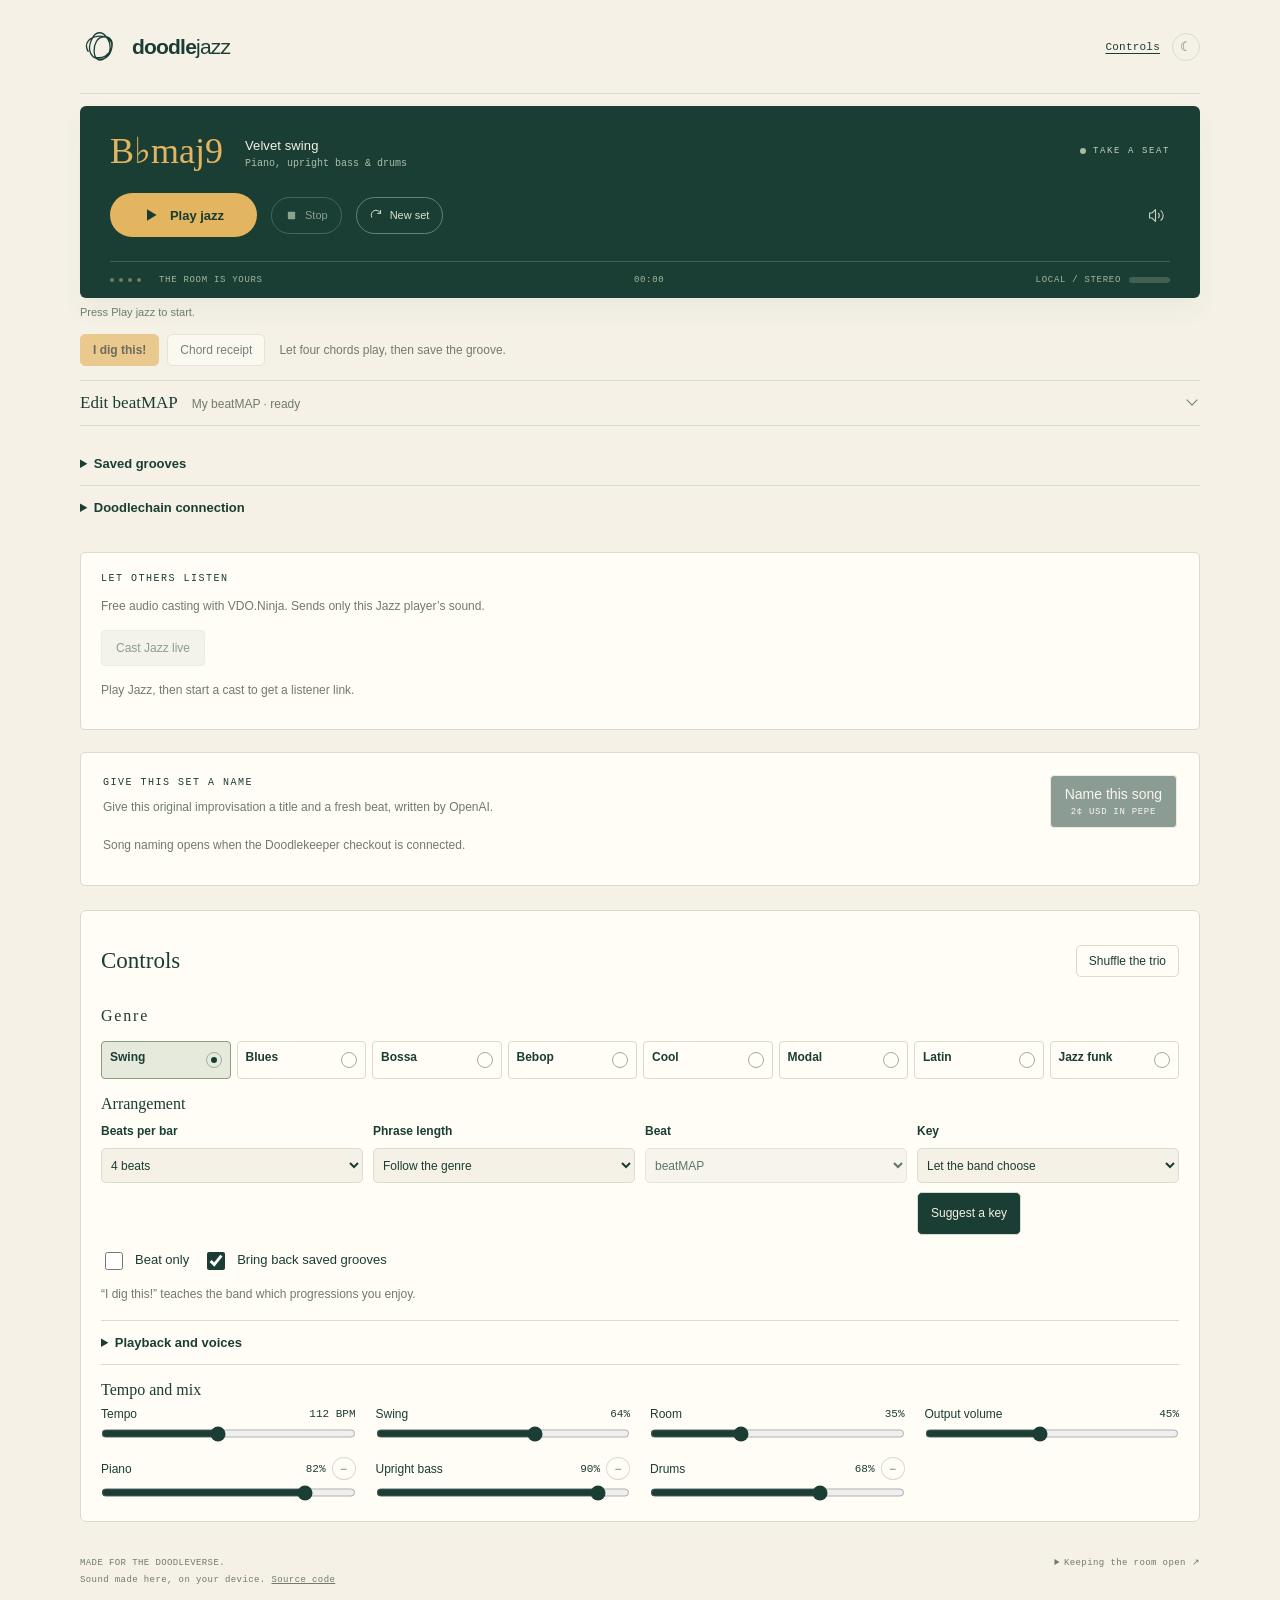
==== commit 351388a9: "Save and replay complete beatMAP grooves with chord passages" ====
--- a/index.html
+++ b/index.html
@@ -13,23 +13,25 @@
 <link rel="stylesheet" href="./jazz.css?v=6">
 <link rel="stylesheet" href="./jazz-radio.css">
 <link rel="stylesheet" href="./jazz-beatmap.css?v=6">
+<link rel="stylesheet" href="./jazz-controls.css">
 </head>
 <body>
 <header class="masthead">
-  <div class="brand"><svg viewBox="0 0 48 48" fill="none" aria-hidden="true"><path d="M10 30C-2 9 43 3 39 26S3 41 14 16 48 25 31 38 12 12 30 12 39 43 18 37" stroke="currentColor" stroke-width="1.6" stroke-linecap="round"/></svg><div class="wordmark">doodle<span>jazz</span></div></div>
-  <div class="edition"><span>THE DOODLEVERSE</span><button type="button" class="dark-toggle" id="night" aria-label="Dim the room" aria-pressed="false" title="Dim the room">☾</button></div>
+  <div class="brand"><svg viewBox="0 0 48 48" fill="none" aria-hidden="true"><path d="M10 30C-2 9 43 3 39 26S3 41 14 16 48 25 31 38 12 12 30 12 39 43 18 37" stroke="currentColor" stroke-width="1.6" stroke-linecap="round"/></svg><h1 class="wordmark">doodle<span>jazz</span></h1></div>
+  <div class="edition"><a href="#jazz-controls" class="controls-link">Controls</a><button type="button" class="dark-toggle" id="night" aria-label="Dim the room" aria-pressed="false" title="Dim the room">☾</button></div>
 </header>
 <main>
-  <section class="hero" aria-labelledby="headline">
-    <div><p class="eyebrow">THE DOODLEVERSE JAZZ ROOM</p><h1 id="headline">A little jazz.<br>A lot of <em>forever.</em></h1><p class="intro">An original trio, finding its way.<br>No playlists. No last song. Just settle in.</p><p class="hero-note"><svg viewBox="0 0 20 20" fill="none" aria-hidden="true"><path d="M6 6C0 1 0 19 6 14L14 6C20 0 20 20 14 14Z" stroke="currentColor" stroke-width="1.2"/></svg>ALWAYS IMPROVISING · PLAYS LOCALLY</p></div>
-    <div class="sleeve" aria-hidden="true"><span class="sleeve-label">THE EVERLASTING TRIO</span><span class="sleeve-number">∞</span><svg class="record" viewBox="0 0 400 400"><circle class="record-disc" cx="200" cy="200" r="175" fill="#1a3d34"/><circle cx="200" cy="200" r="167" fill="none" stroke="#51705a" stroke-width=".5"/><circle cx="200" cy="200" r="160" fill="none" stroke="#51705a" stroke-width=".5"/><circle cx="200" cy="200" r="153" fill="none" stroke="#51705a" stroke-width=".5"/><path id="spirograph" fill="none" stroke="#d9b666" stroke-width=".75" opacity=".8"/><circle cx="200" cy="200" r="33" fill="#c47b4d"/><circle cx="200" cy="200" r="25" fill="none" stroke="#f0c795" stroke-width=".5"/><path d="M184 202C177 190 215 182 213 201S182 218 190 195 221 201 207 212 191 191 205 192" fill="none" stroke="#ffe3af" stroke-width="1.5"/><circle cx="200" cy="200" r="2.4" fill="#1a3d34"/></svg><div class="sleeve-foot"><span>ORIGINAL SESSIONS</span><span>SIDE ∞ · STEREO</span></div></div>
-  </section>
   <section class="player" id="player" aria-label="Jazz player">
     <div class="now-row"><div class="now-meta"><span id="chord" class="chord" aria-label="Current chord">B♭maj9</span><div><p class="track-name" id="track-name">Velvet swing</p><div class="track-info" id="track-info">Piano, upright bass &amp; drums</div></div></div><div class="live"><span class="small-dot"></span><span id="live-label">TAKE A SEAT</span></div></div>
-    <div class="transport"><div class="transport-left"><button type="button" class="play" id="play"><svg id="play-icon" viewBox="0 0 20 20" fill="currentColor" aria-hidden="true"><path d="M5 2.7L17 10 5 17.3Z"/></svg><span id="play-text">Play jazz</span></button><button type="button" class="quiet-button" id="stop" aria-label="Stop jazz"><svg viewBox="0 0 16 16" fill="currentColor" aria-hidden="true"><rect x="3.5" y="3.5" width="9" height="9" rx=".8"/></svg>Stop</button><button type="button" class="quiet-button" id="new-set" title="Start a fresh improvisation on the next bar"><svg viewBox="0 0 16 16" fill="none" aria-hidden="true"><path d="M12.9 5A5.4 5.4 0 102 10M13 1.8v3.6H9.4" stroke="currentColor" stroke-width="1.2" stroke-linecap="round" stroke-linejoin="round"/></svg>New set</button></div><div class="volume"><button type="button" class="icon-button" id="mute" aria-label="Mute jazz" aria-pressed="false"><svg viewBox="0 0 20 20" fill="none" aria-hidden="true"><path d="M3 7h3l4-4v14l-4-4H3ZM13 7c2 1.5 2 4.5 0 6m3-9c4 3 4 9 0 12" stroke="currentColor" stroke-width="1.3" stroke-linejoin="round"/></svg></button><label for="volume">VOLUME</label><input id="volume" type="range" min="0" max="100" value="45"><output id="volume-value" for="volume">45%</output></div></div>
+    <div class="transport"><div class="transport-left"><button type="button" class="play" id="play"><svg id="play-icon" viewBox="0 0 20 20" fill="currentColor" aria-hidden="true"><path d="M5 2.7L17 10 5 17.3Z"/></svg><span id="play-text">Play jazz</span></button><button type="button" class="quiet-button" id="stop" aria-label="Stop jazz"><svg viewBox="0 0 16 16" fill="currentColor" aria-hidden="true"><rect x="3.5" y="3.5" width="9" height="9" rx=".8"/></svg>Stop</button><button type="button" class="quiet-button" id="new-set" title="Start a fresh improvisation on the next bar"><svg viewBox="0 0 16 16" fill="none" aria-hidden="true"><path d="M12.9 5A5.4 5.4 0 102 10M13 1.8v3.6H9.4" stroke="currentColor" stroke-width="1.2" stroke-linecap="round" stroke-linejoin="round"/></svg>New set</button></div><button type="button" class="icon-button" id="mute" aria-label="Mute jazz" aria-pressed="false"><svg viewBox="0 0 20 20" fill="none" aria-hidden="true"><path d="M3 7h3l4-4v14l-4-4H3ZM13 7c2 1.5 2 4.5 0 6m3-9c4 3 4 9 0 12" stroke="currentColor" stroke-width="1.3" stroke-linejoin="round"/></svg></button></div>
     <div class="session"><div class="session-left"><span class="beat-dots" aria-hidden="true"><i></i><i></i><i></i><i></i></span><span id="position">THE ROOM IS YOURS</span></div><time id="elapsed" aria-label="Playback time">00:00</time><div class="signal-wrap"><span>LOCAL / STEREO</span><meter id="signal" min="0" max="1" value="0" aria-label="Audio output level"></meter></div></div>
   </section>
-  <p class="notice" id="status" role="status" aria-live="polite">Press Play. The trio will take it from here.</p>
+  <p class="notice" id="status" role="status" aria-live="polite">Press Play jazz to start.</p>
+  <div class="groove-actions">
+    <button type="button" id="dig-this" disabled>I dig this!</button>
+    <button type="button" id="chord-receipt" disabled>Chord receipt</button>
+    <p id="dig-status" role="status" aria-live="polite">Let four chords play, then save the groove.</p>
+  </div>
   <details class="beatmap-entry" id="beatmap-panel">
     <summary id="beatmap-open"><span>Edit beatMAP</span><span id="beatmap-status" role="status"></span></summary>
     <div class="beatmap-editor">
@@ -37,27 +39,23 @@
       <iframe id="beatmap-frame" title="beatMAP drum editor"></iframe>
     </div>
   </details>
-  <section aria-labelledby="style-label"><div class="section-heading"><h2 id="style-label">FIND YOUR CORNER</h2><span>Eight ways to stay awhile.</span></div><div class="styles" role="group" aria-label="Jazz genres">
-    <button type="button" class="style" data-style="swing" aria-pressed="true"><span><strong>Swing</strong><small>WALK &amp; SWING</small></span><span class="style-indicator" aria-hidden="true"></span></button>
-    <button type="button" class="style" data-style="blues" aria-pressed="false"><span><strong>Blues</strong><small>SLOW, SMOKY TURNS</small></span><span class="style-indicator" aria-hidden="true"></span></button>
-    <button type="button" class="style" data-style="bossa" aria-pressed="false"><span><strong>Bossa</strong><small>A LITTLE SUNSHINE</small></span><span class="style-indicator" aria-hidden="true"></span></button>
-    <button type="button" class="style" data-style="bebop" aria-pressed="false"><span><strong>Bebop</strong><small>QUICK CONVERSATION</small></span><span class="style-indicator" aria-hidden="true"></span></button>
-    <button type="button" class="style" data-style="cool" aria-pressed="false"><span><strong>Cool</strong><small>ROOM TO BREATHE</small></span><span class="style-indicator" aria-hidden="true"></span></button>
-    <button type="button" class="style" data-style="modal" aria-pressed="false"><span><strong>Modal</strong><small>OPEN HORIZONS</small></span><span class="style-indicator" aria-hidden="true"></span></button>
-    <button type="button" class="style" data-style="latin" aria-pressed="false"><span><strong>Latin</strong><small>AFRO-CUBAN CLAVE</small></span><span class="style-indicator" aria-hidden="true"></span></button>
-    <button type="button" class="style" data-style="funk" aria-pressed="false"><span><strong>Jazz funk</strong><small>SYNCOPATED &amp; GROOVING</small></span><span class="style-indicator" aria-hidden="true"></span></button>
-  </div></section>
-  <section id="radio-tools" class="jazz-tools" aria-label="Continuous playback and voice" hidden>
-    <div class="jazz-tool"><h2>KEEP THE ROOM OPEN</h2><p>Lock playback and shuffle the trio every hour. Local volume and mute affect only this device.</p><button type="button" id="never-stop" aria-pressed="false">Never stop</button><p id="never-stop-status" role="status"></p><p class="radio-small">Keep this page open and your device awake.</p></div>
-    <div class="jazz-tool"><h2>A VOICE IN THE ROOM</h2><label class="voice-switch"><input type="checkbox" id="voice-updates"> Spoken updates on this device</label><p id="voice-status" role="status"></p><p class="clock-color-row"><span id="clock-swatch" aria-hidden="true"></span>DOODLE CLOCK <span id="clock-color"></span></p></div>
+  <section id="chord-library" class="groove-shelf" aria-label="Saved grooves" hidden>
+    <details>
+      <summary>Saved grooves</summary>
+      <p id="chord-trail" class="chord-trail" aria-label="Recent chords"></p>
+      <p id="library-status" role="status"></p>
+      <div id="saved-chords"></div>
+    </details>
+    <details class="chain-connection">
+      <summary>Doodlechain connection</summary>
+      <form id="doodlechain-connect">
+        <label for="doodlechain-address">Jazz-only HTTPS address</label>
+        <div><input id="doodlechain-address" type="url" placeholder="https://" required autocomplete="off" spellcheck="false"><button type="submit">Connect</button></div>
+      </form>
+      <p id="doodlechain-status" role="status"></p>
+    </details>
   </section>
-  <section id="chord-library" class="chord-library" aria-labelledby="chord-library-title" hidden>
-    <div class="section-heading"><h2 id="chord-library-title">KEEP A LITTLE OF FOREVER</h2></div>
-    <p id="chord-trail" class="chord-trail"></p><div class="jazz-tool-actions"><button type="button" id="dig-this" disabled>I dig this!</button><button type="button" id="chord-receipt" disabled>Chord receipt</button></div><p id="dig-status" role="status" aria-live="polite">Let four chords play, then save a moment you love.</p><p>“I dig this!” saves four preceding chords and the four starting here. Replay the trio, download a chord receipt, and teach the band which progressions to revisit. Your shelf lives in this browser.</p>
-    <details><summary>Saved passages · listen again</summary><p id="library-status" role="status"></p><div id="saved-chords"></div></details>
-  </section>
-  <section class="jazz-tools" aria-label="Shuffle and live casting">
-    <div class="jazz-tool"><h2>A NEW WAY TO PLAY</h2><p>Tempo, feel, room and trio balance move together. Your volume stays where you set it.</p><div class="jazz-tool-actions"><button type="button" id="shuffle-settings">Shuffle the trio</button><button type="button" id="undo-shuffle" hidden>Undo shuffle</button></div><p id="shuffle-info" role="status" aria-live="polite">A little structure. A little surprise.</p></div>
+  <section class="jazz-service" aria-label="Live casting">
     <div class="jazz-tool"><h2>LET OTHERS LISTEN</h2><p>Free audio casting with VDO.Ninja. Sends only this Jazz player’s sound.</p><div class="jazz-tool-actions"><button type="button" id="cast-jazz" disabled>Cast Jazz live</button><button type="button" id="stop-cast" hidden>Stop casting</button></div><p id="cast-status" role="status" aria-live="polite">Play Jazz, then start a cast to get a listener link.</p><p id="cast-meter" class="cast-meter"></p>
     <div id="cast-link-row" hidden><label for="cast-link">Listener link</label><input type="url" id="cast-link" readonly spellcheck="false"><div class="jazz-tool-actions"><button type="button" id="cast-copy">Copy listener link</button><a id="cast-listen" href="#" target="_blank" rel="noopener noreferrer">Open listener page ↗</a></div><p>Anyone with this link can listen. Keep Jazz open and this device awake. Pause silences the cast and Stop ends it.</p></div></div>
   </section>
@@ -75,9 +73,67 @@
     </div>
     <div class="naming-result" id="naming-result" hidden><p class="eyebrow">YOUR SET, NAMED</p><h3 id="naming-title"></h3><p id="naming-description"></p><button type="button" id="naming-apply">Apply beat to this set</button><p>The beat joins on the next bar and follows your drum mix. The band remembers the progression and beat for later.</p></div>
   </section>
-  <section class="settings" aria-label="Sound settings"><div><h2>MEET THE TRIO</h2><div class="mix"><div><div class="mix-head"><label for="piano">Piano</label><button type="button" data-mute="piano" aria-label="Mute piano" aria-pressed="false" title="Mute piano">−</button></div><input type="range" id="piano" min="0" max="100" value="82"><span class="mix-caption">THE WANDERER</span></div><div><div class="mix-head"><label for="bass">Upright bass</label><button type="button" data-mute="bass" aria-label="Mute bass" aria-pressed="false" title="Mute bass">−</button></div><input type="range" id="bass" min="0" max="100" value="90"><span class="mix-caption">THE ANCHOR</span></div><div><div class="mix-head"><label for="drums">Drums</label><button type="button" data-mute="drums" aria-label="Mute drums" aria-pressed="false" title="Mute drums">−</button></div><input type="range" id="drums" min="0" max="100" value="68"><span class="mix-caption">THE HEARTBEAT</span></div></div></div><div><h2>MAKE YOURSELF COMFORTABLE</h2><div class="feel-grid"><div class="feel"><label for="tempo">Tempo <output id="tempo-value" for="tempo">112</output></label><input id="tempo" type="range" min="55" max="180" value="112" aria-label="Tempo in beats per minute"></div><div class="feel"><label for="swing">Swing <output id="swing-value" for="swing">64%</output></label><input id="swing" type="range" min="50" max="72" value="64"></div><div class="feel"><label for="room">Room <output id="room-value" for="room">35%</output></label><input id="room" type="range" min="0" max="100" value="35"></div></div></div></section>
+  <section id="jazz-controls" aria-labelledby="jazz-controls-title">
+    <div class="jazz-control-heading">
+      <h2 id="jazz-controls-title">Controls</h2>
+      <div class="jazz-tool-actions"><button type="button" id="shuffle-settings">Shuffle the trio</button><button type="button" id="undo-shuffle" hidden>Undo shuffle</button></div>
+    </div>
+    <p id="shuffle-info" role="status" aria-live="polite"></p>
+  <section aria-labelledby="style-label"><div class="section-heading"><h2 id="style-label">Genre</h2></div><div class="styles" role="group" aria-label="Jazz genres">
+    <button type="button" class="style" data-style="swing" aria-pressed="true"><span><strong>Swing</strong></span><span class="style-indicator" aria-hidden="true"></span></button>
+    <button type="button" class="style" data-style="blues" aria-pressed="false"><span><strong>Blues</strong></span><span class="style-indicator" aria-hidden="true"></span></button>
+    <button type="button" class="style" data-style="bossa" aria-pressed="false"><span><strong>Bossa</strong></span><span class="style-indicator" aria-hidden="true"></span></button>
+    <button type="button" class="style" data-style="bebop" aria-pressed="false"><span><strong>Bebop</strong></span><span class="style-indicator" aria-hidden="true"></span></button>
+    <button type="button" class="style" data-style="cool" aria-pressed="false"><span><strong>Cool</strong></span><span class="style-indicator" aria-hidden="true"></span></button>
+    <button type="button" class="style" data-style="modal" aria-pressed="false"><span><strong>Modal</strong></span><span class="style-indicator" aria-hidden="true"></span></button>
+    <button type="button" class="style" data-style="latin" aria-pressed="false"><span><strong>Latin</strong></span><span class="style-indicator" aria-hidden="true"></span></button>
+    <button type="button" class="style" data-style="funk" aria-pressed="false"><span><strong>Jazz funk</strong></span><span class="style-indicator" aria-hidden="true"></span></button>
+  </div></section>
+    <div id="jazz-arrangement"></div>
+    <details class="jazz-playback-options">
+      <summary>Playback and voices</summary>
+  <section id="radio-tools" class="jazz-tools" aria-label="Continuous playback and voice" hidden>
+    <div class="jazz-tool"><h2>KEEP THE ROOM OPEN</h2><button type="button" id="never-stop" aria-pressed="false">Never stop</button><p id="never-stop-status" role="status"></p></div>
+    <div class="jazz-tool"><h2>A VOICE IN THE ROOM</h2><label class="voice-switch"><input type="checkbox" id="voice-updates"> Spoken updates on this device</label><p id="voice-status" role="status"></p><p class="clock-color-row"><span id="clock-swatch" aria-hidden="true"></span>DOODLE CLOCK <span id="clock-color"></span></p></div>
+  </section>
+      <div id="jazz-voices"></div>
+    </details>
+    <div class="jazz-slider-bank">
+      <h3>Tempo and mix</h3>
+      <div class="jazz-slider-grid">
+        <div class="jazz-slider">
+          <div class="mix-head"><label for="tempo">Tempo</label><output id="tempo-value" for="tempo">112 BPM</output></div>
+          <input id="tempo" type="range" min="55" max="180" value="112">
+        </div>
+        <div class="jazz-slider">
+          <div class="mix-head"><label for="swing">Swing</label><output id="swing-value" for="swing">64%</output></div>
+          <input id="swing" type="range" min="50" max="72" value="64">
+        </div>
+        <div class="jazz-slider">
+          <div class="mix-head"><label for="room">Room</label><output id="room-value" for="room">35%</output></div>
+          <input id="room" type="range" min="0" max="100" value="35">
+        </div>
+        <div class="jazz-slider">
+          <div class="mix-head"><label for="volume">Output volume</label><output id="volume-value" for="volume">45%</output></div>
+          <input id="volume" type="range" min="0" max="100" value="45">
+        </div>
+        <div class="jazz-slider">
+          <div class="mix-head"><label for="piano">Piano</label><output id="piano-value" for="piano">82%</output><button type="button" data-mute="piano" aria-label="Mute piano" aria-pressed="false">&#8722;</button></div>
+          <input id="piano" type="range" min="0" max="100" value="82">
+        </div>
+        <div class="jazz-slider">
+          <div class="mix-head"><label for="bass">Upright bass</label><output id="bass-value" for="bass">90%</output><button type="button" data-mute="bass" aria-label="Mute bass" aria-pressed="false">&#8722;</button></div>
+          <input id="bass" type="range" min="0" max="100" value="90">
+        </div>
+        <div class="jazz-slider">
+          <div class="mix-head"><label for="drums">Drums</label><output id="drums-value" for="drums">68%</output><button type="button" data-mute="drums" aria-label="Mute drums" aria-pressed="false">&#8722;</button></div>
+          <input id="drums" type="range" min="0" max="100" value="68">
+        </div>
+      </div>
+    </div>
+  </section>
 </main>
 <footer><p>MADE FOR THE DOODLEVERSE.<br>Sound made here, on your device. <a href="https://github.com/moswald14/doodle-jazz">Source code</a></p><details><summary>Keeping the room open ↗</summary><p>Press Play once, then switch windows or minimize the browser. Keep this page open and your computer awake. Closing it or putting the computer to sleep stops the music. If the browser interrupts playback, press Resume jazz.</p><p>The trio writes and plays new phrases as it goes. Piano, plucked bass and percussion are synthesized locally. The instruments run in your browser without a music stream. Your sound settings stay in this browser.</p><p>Keyboard: Space to play or pause. M to mute. N for a new set. Use Chrome or Edge on a computer for background listening.</p></details></footer>
-<script type="module" src="./jazz-player.mjs?v=6"></script>
+<script type="module" src="./jazz-player.mjs?v=7"></script>
 </body>
 </html>
--- a/jazz-controls.css
+++ b/jazz-controls.css
@@ -0,0 +1,87 @@
+.controls-link { font-size: 11px; letter-spacing: .02em; color: var(--ink); text-underline-offset: 3px; }
+.masthead .wordmark { margin: 0; font-family: inherit; }
+main { padding-top: 12px; }
+.transport > #mute { flex: none; }
+.groove-actions {
+  display: flex;
+  align-items: center;
+  flex-wrap: wrap;
+  gap: 8px;
+  margin: 8px 0 14px;
+}
+.groove-actions p { margin: 0 0 0 6px; color: var(--muted); font-size: 12px; }
+.groove-actions button, .groove-shelf button, #jazz-controls .jazz-control-heading button {
+  border: 1px solid var(--line);
+  border-radius: 5px;
+  padding: 8px 12px;
+  background: var(--white);
+  color: var(--ink);
+  font: 12px 'Segoe UI', Arial, sans-serif;
+}
+.groove-actions #dig-this { border-color: var(--gold); background: var(--gold); color: #292314; font-weight: 600; }
+.groove-actions #dig-this:disabled { opacity: .65; cursor: default; }
+.groove-shelf { margin: -8px 0 22px; }
+.groove-shelf details, .jazz-playback-options { max-width: none; text-align: left; }
+.groove-shelf details + details { border-top: 1px solid var(--line); }
+.groove-shelf summary, .jazz-playback-options summary { padding: 10px 0; color: var(--ink); font-size: 13px; font-weight: 600; }
+.groove-shelf #library-status:empty, .groove-shelf .chord-trail:empty { display: none; }
+.groove-shelf #saved-chords article { padding: 12px 0; }
+.groove-shelf #saved-chords .jazz-tool-actions { flex-wrap: wrap; gap: 6px; }
+.groove-shelf #saved-chords button { margin: 0; }
+.groove-shelf .saved-passage h3 { font: 17px Georgia, serif; }
+.groove-shelf .chord-trail { font: 14px/1.6 Georgia, serif; color: var(--ink); overflow-wrap: anywhere; }
+.chain-connection form { padding: 4px 0; }
+.chain-connection label { display: block; margin-bottom: 6px; font-size: 12px; }
+.chain-connection form > div { display: flex; gap: 7px; }
+.chain-connection input { width: min(100%, 410px); min-width: 0; border: 1px solid var(--line); border-radius: 5px; padding: 7px; background: var(--white); color: var(--ink); }
+#doodlechain-status { color: var(--muted); }
+.jazz-service { margin: 22px 0; }
+
+#jazz-controls {
+  margin: 24px 0 10px;
+  padding: 20px;
+  border: 1px solid var(--line);
+  border-radius: 6px;
+  background: var(--white);
+  scroll-margin-top: 16px;
+}
+.jazz-control-heading { display: flex; align-items: center; justify-content: space-between; gap: 10px; flex-wrap: wrap; }
+#jazz-controls-title { margin: 0; font: 23px Georgia, serif; }
+#jazz-controls .section-heading { margin: 16px 0 8px; }
+#jazz-controls .section-heading h2, #jazz-controls h3 { margin: 0 0 8px; font: 16px Georgia, serif; }
+#jazz-controls #shuffle-info { color: var(--muted); font-size: 12px; }
+#jazz-controls #shuffle-info:empty { display: none; }
+#jazz-controls .styles { grid-template-columns: repeat(4, minmax(0, 1fr)); gap: 6px; }
+#jazz-controls .style { min-height: 38px; padding: 8px; }
+#jazz-controls .style strong { font: 600 12px 'Segoe UI', Arial, sans-serif; }
+#jazz-controls .band-controls, #jazz-controls .band-voices { border: 0; padding: 0; margin: 16px 0; }
+#jazz-controls .band-control-grid { grid-template-columns: repeat(4, minmax(0, 1fr)); gap: 10px; margin: 8px 0; }
+#jazz-controls .band-control-grid select { min-height: 35px; padding: 5px; }
+#jazz-controls .band-toggle { display: inline-flex; margin: 6px 14px 6px 0; }
+#jazz-controls .band-controls p { margin: 5px 0; }
+#jazz-controls .band-controls p:empty { display: none; }
+.jazz-playback-options { border-block: 1px solid var(--line); }
+.jazz-playback-options #radio-tools { margin: 0; }
+.jazz-playback-options #radio-tools .jazz-tool { padding: 12px; }
+.jazz-slider-bank { padding-top: 16px; }
+.jazz-slider-grid { display: grid; grid-template-columns: repeat(4, minmax(0, 1fr)); gap: 15px 20px; }
+.jazz-slider { min-width: 0; }
+.jazz-slider .mix-head { gap: 6px; margin-bottom: 4px; }
+.jazz-slider .mix-head output { margin-left: auto; white-space: nowrap; font: 11px var(--mono); }
+.jazz-slider input { display: block; width: 100%; accent-color: var(--ink); }
+
+@media (min-width: 900px) {
+  #jazz-controls .styles { grid-template-columns: repeat(8, minmax(0, 1fr)); }
+}
+@media (max-width: 700px) {
+  #jazz-controls { padding: 14px; }
+  #jazz-controls .band-control-grid, .jazz-slider-grid { grid-template-columns: repeat(2, minmax(0, 1fr)); }
+  #jazz-controls .style { min-height: 37px; padding: 6px; }
+  #jazz-controls .style-indicator { display: none; }
+}
+@media (max-width: 560px) {
+  #player .transport { gap: 8px; flex-wrap: nowrap; }
+  #player .transport-left { width: auto; flex-wrap: wrap; gap: 6px; }
+  #player .quiet-button { padding-inline: 8px; }
+  .groove-actions p { flex-basis: 100%; margin: 1px 0 0; }
+}
